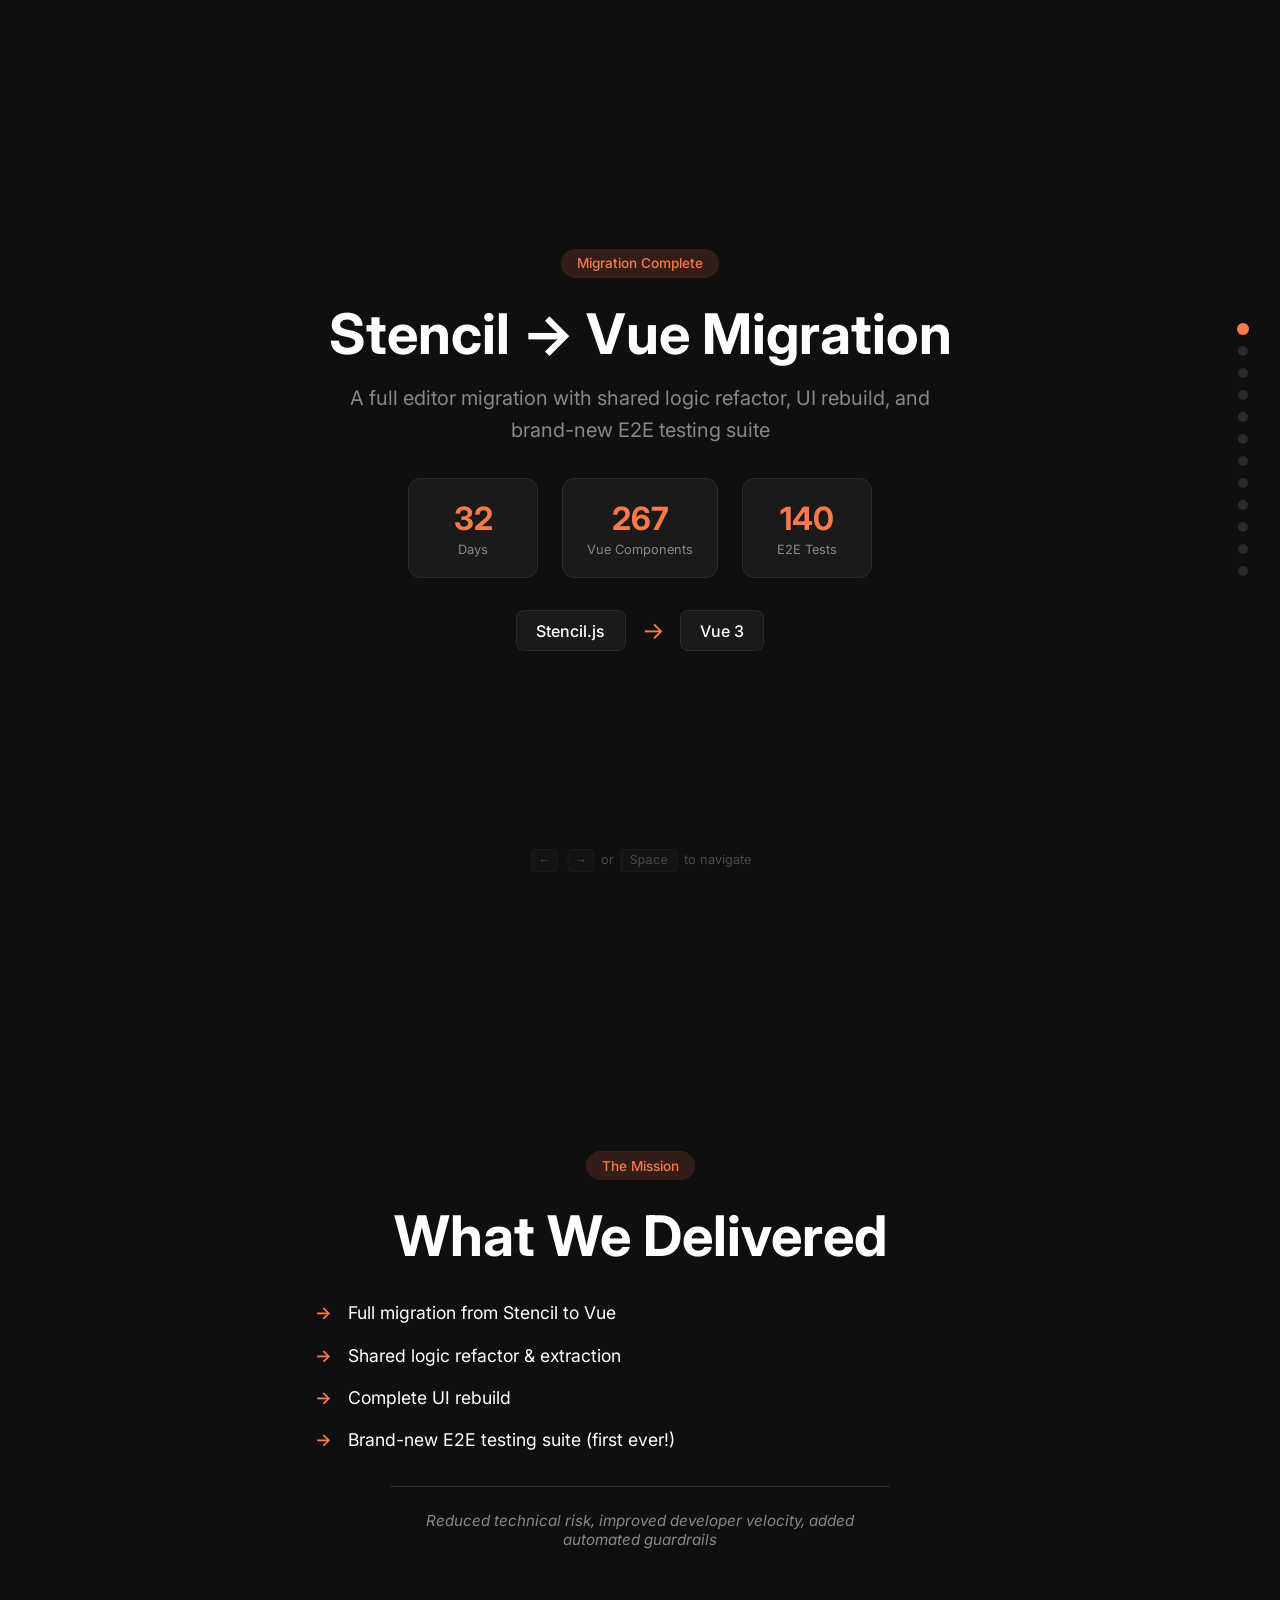
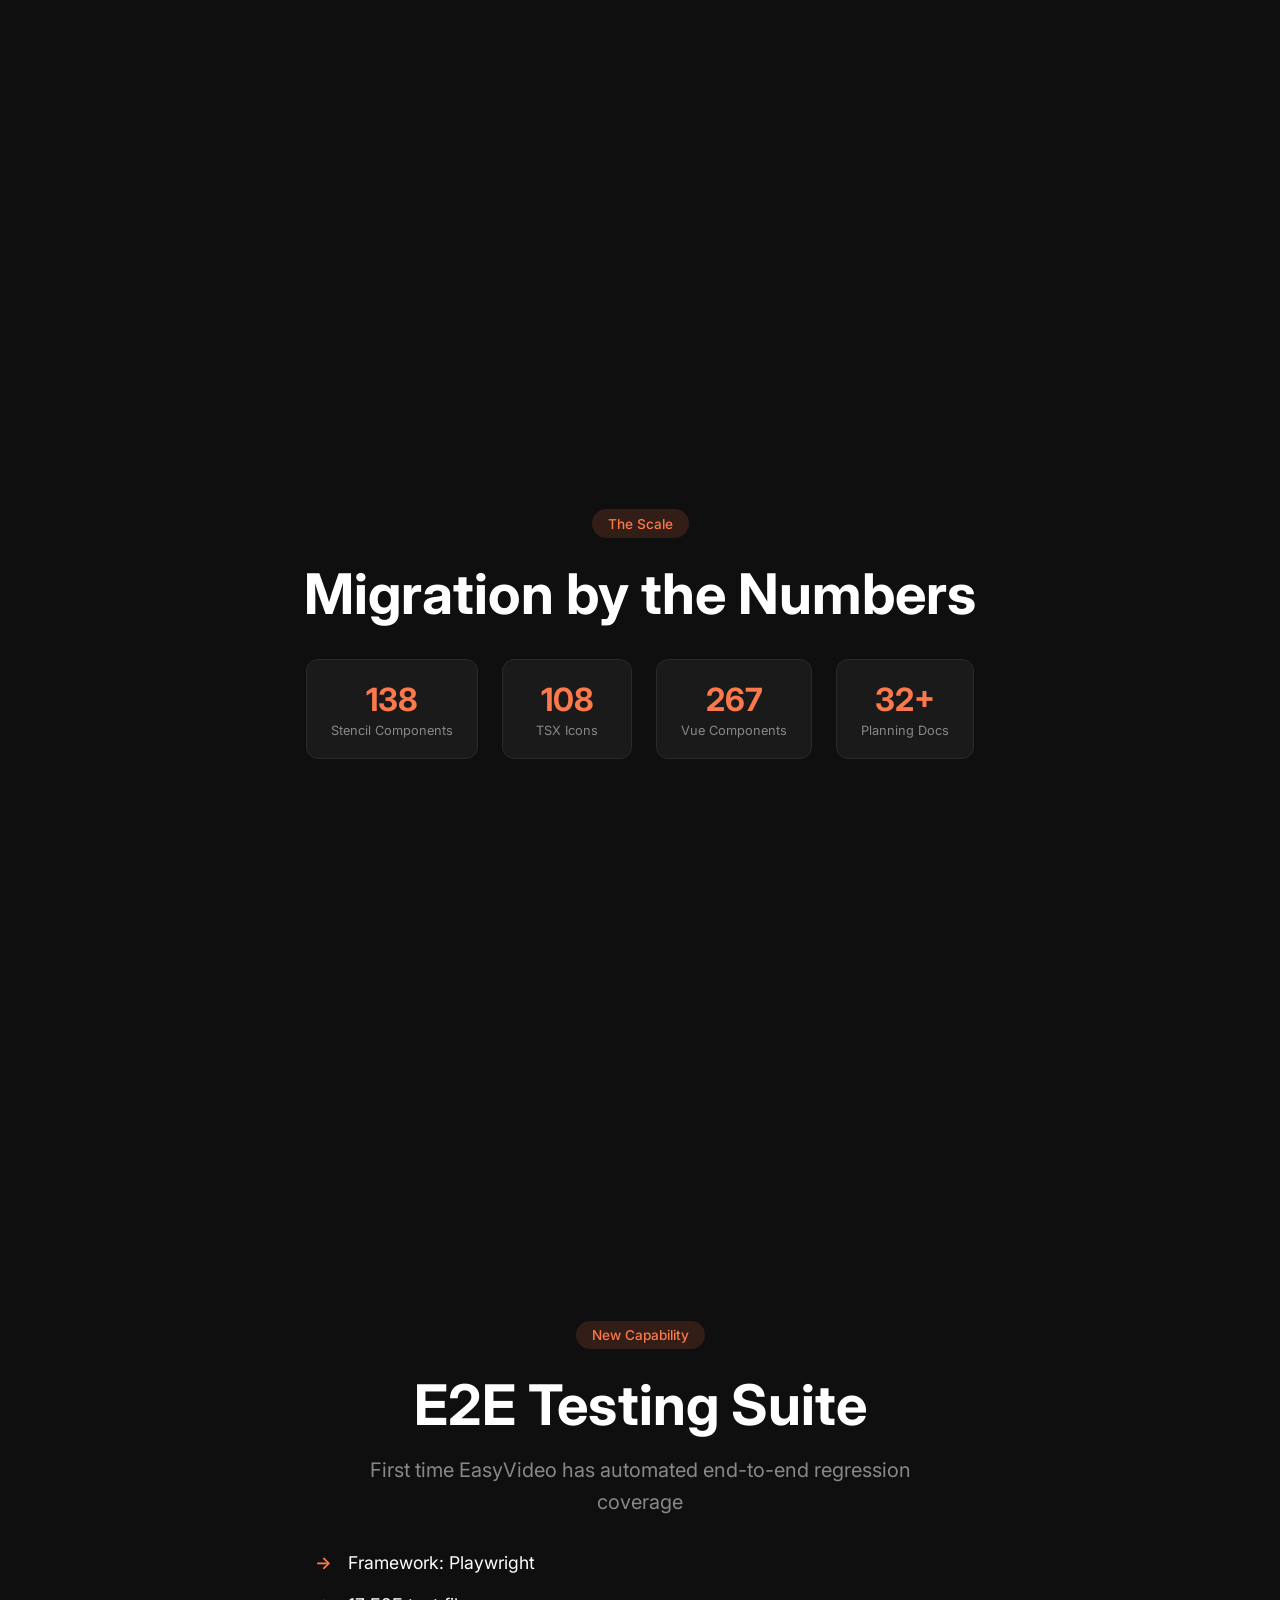
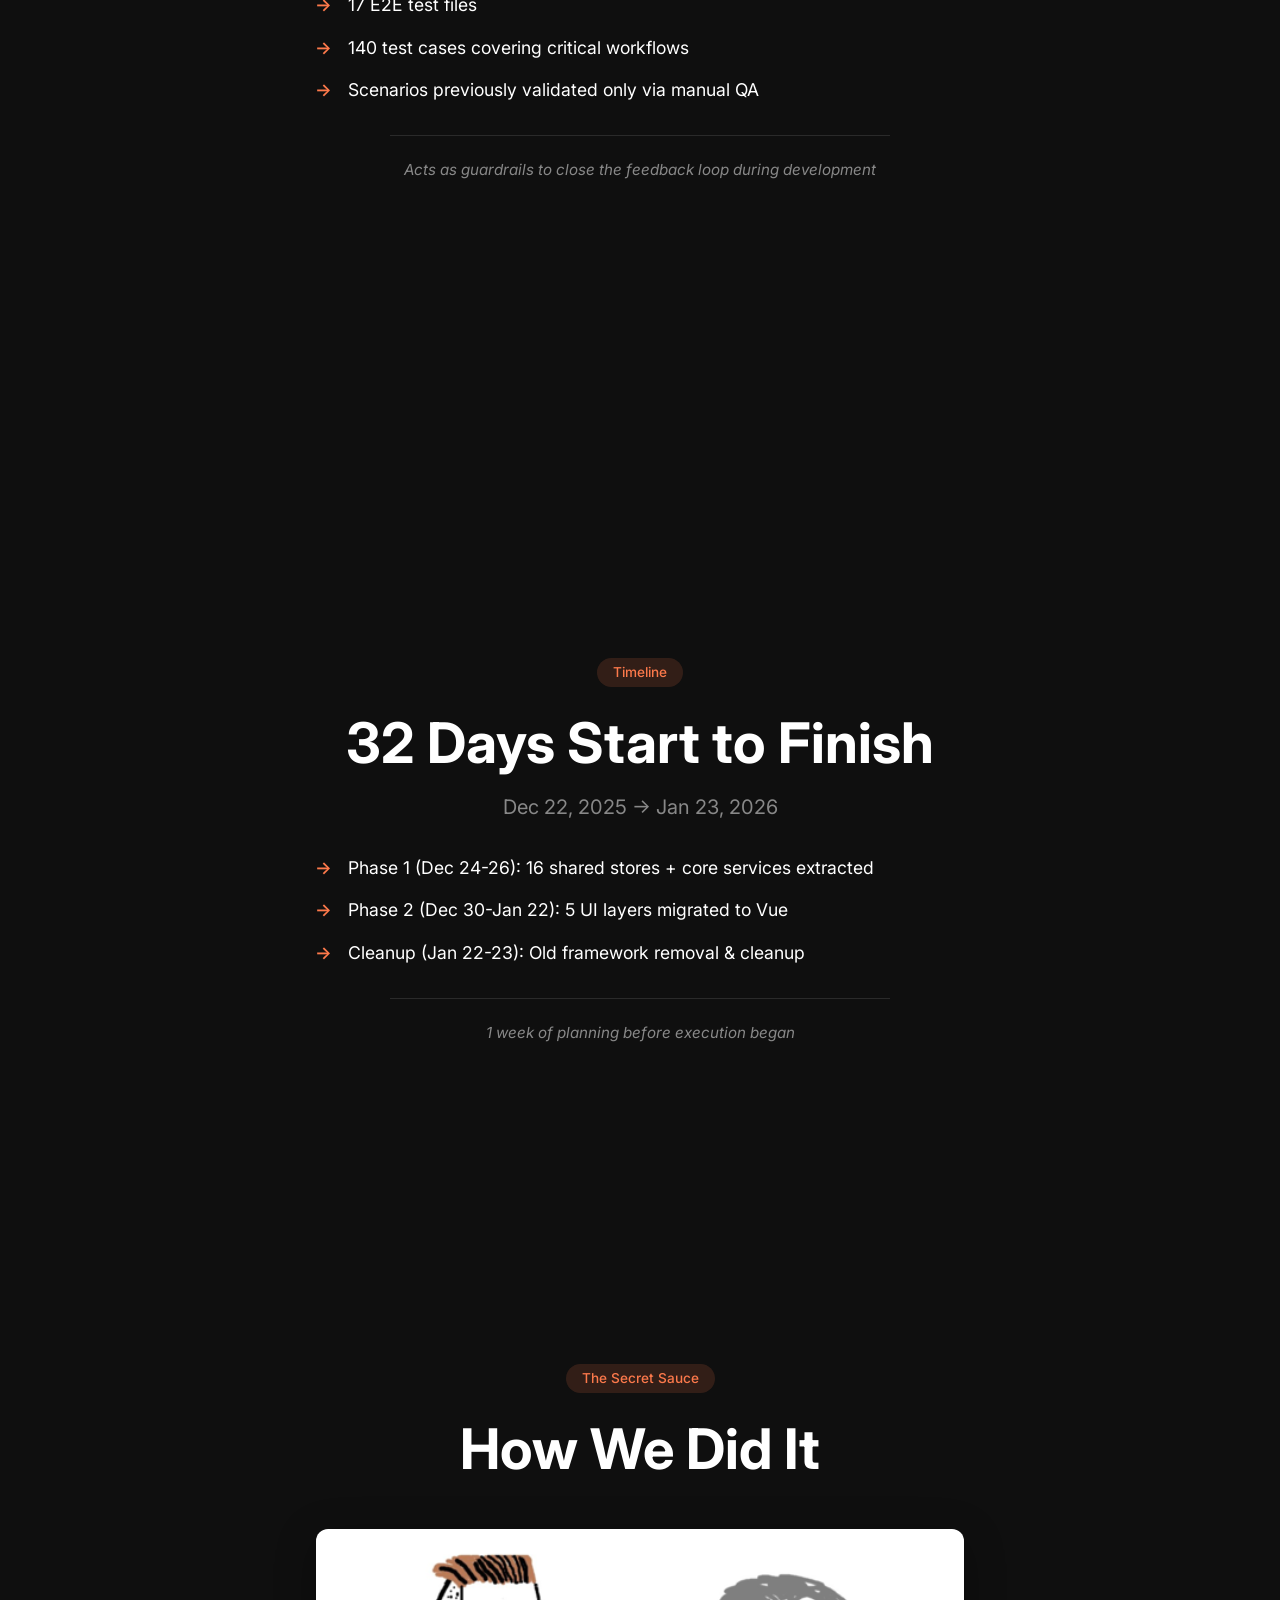
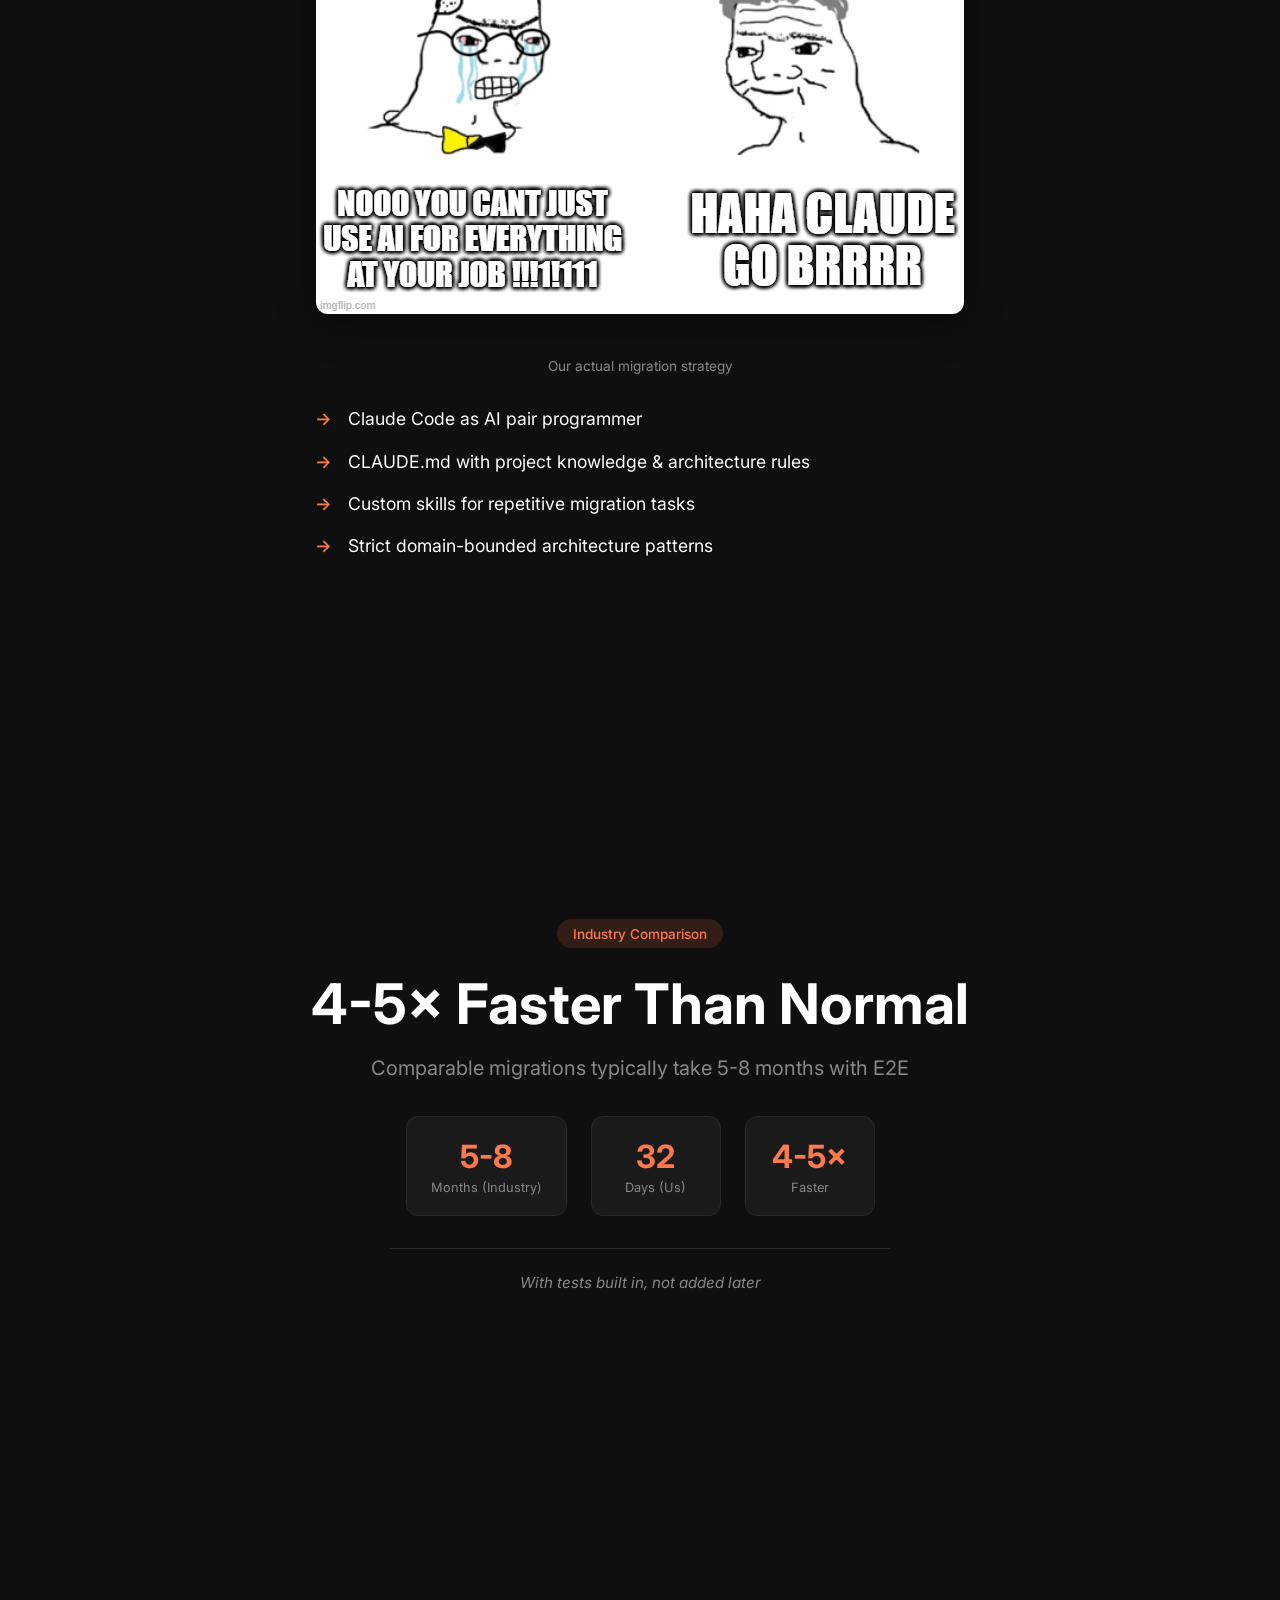
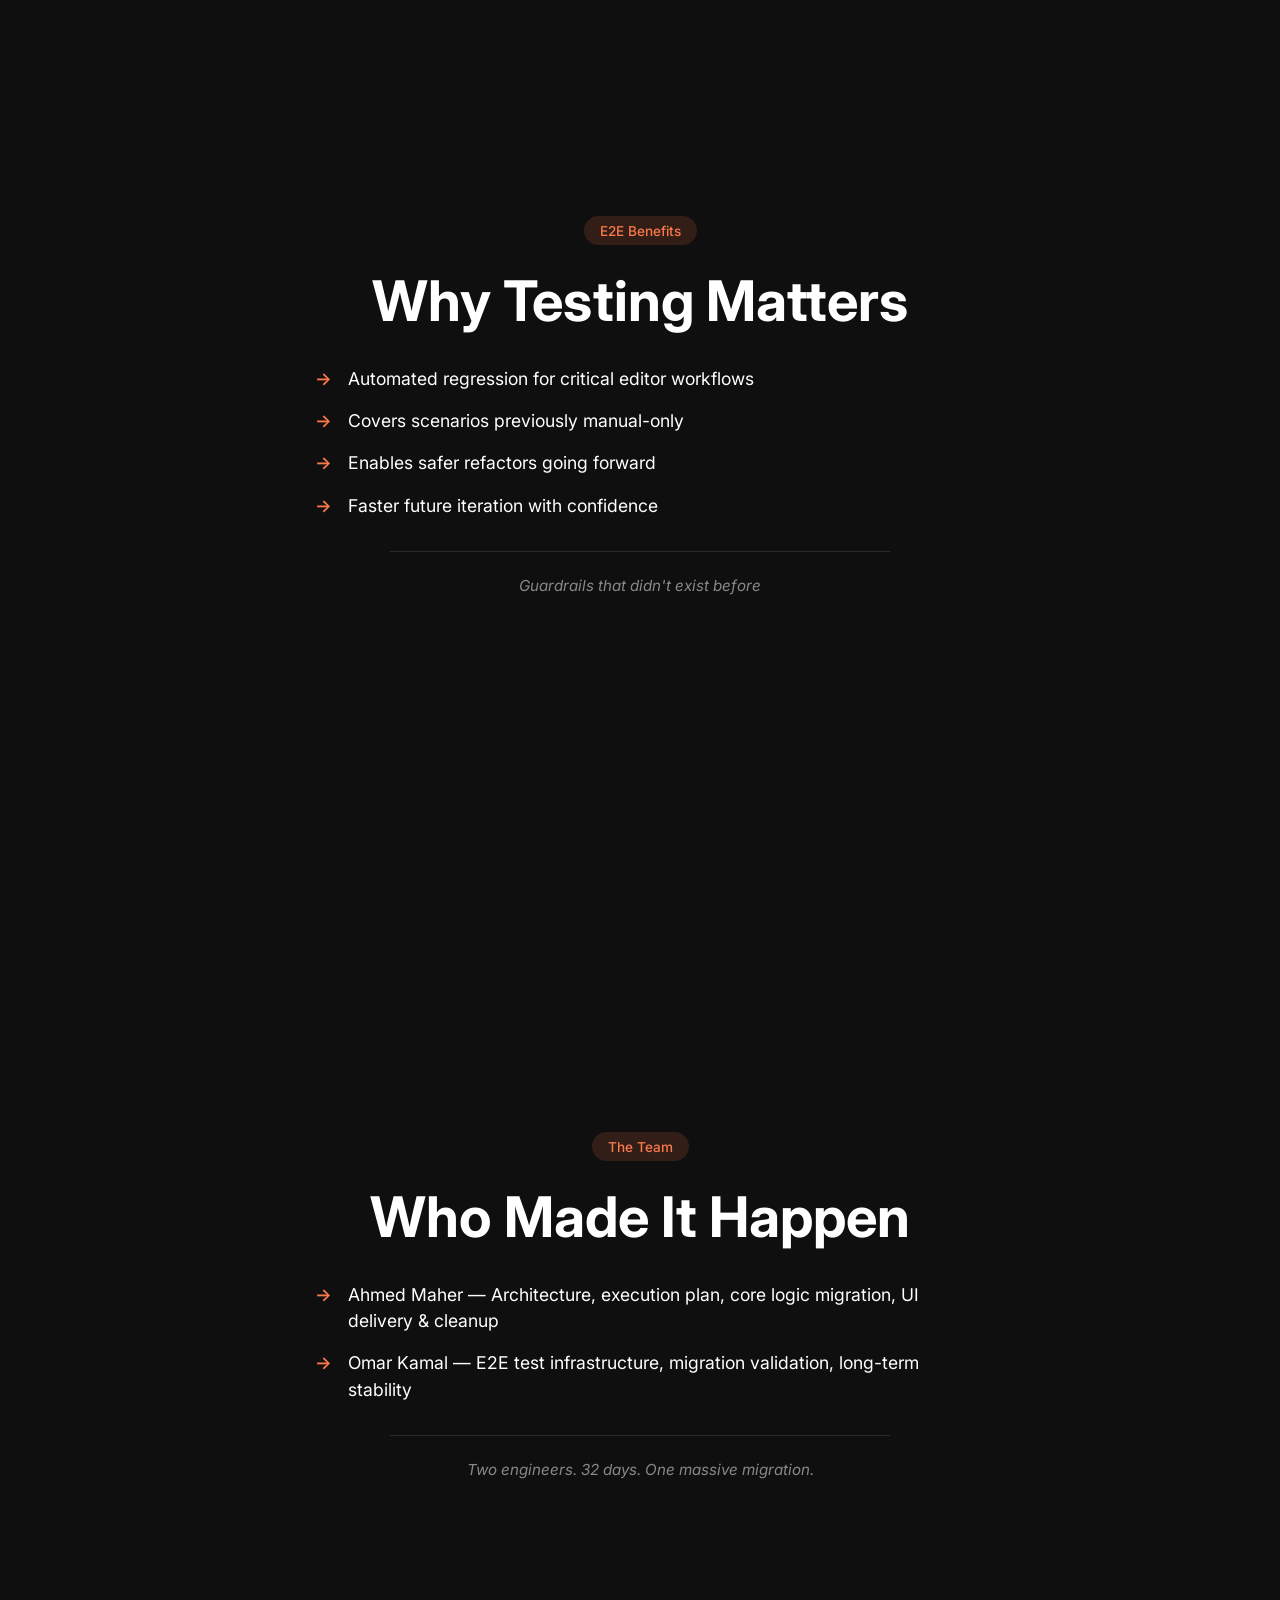
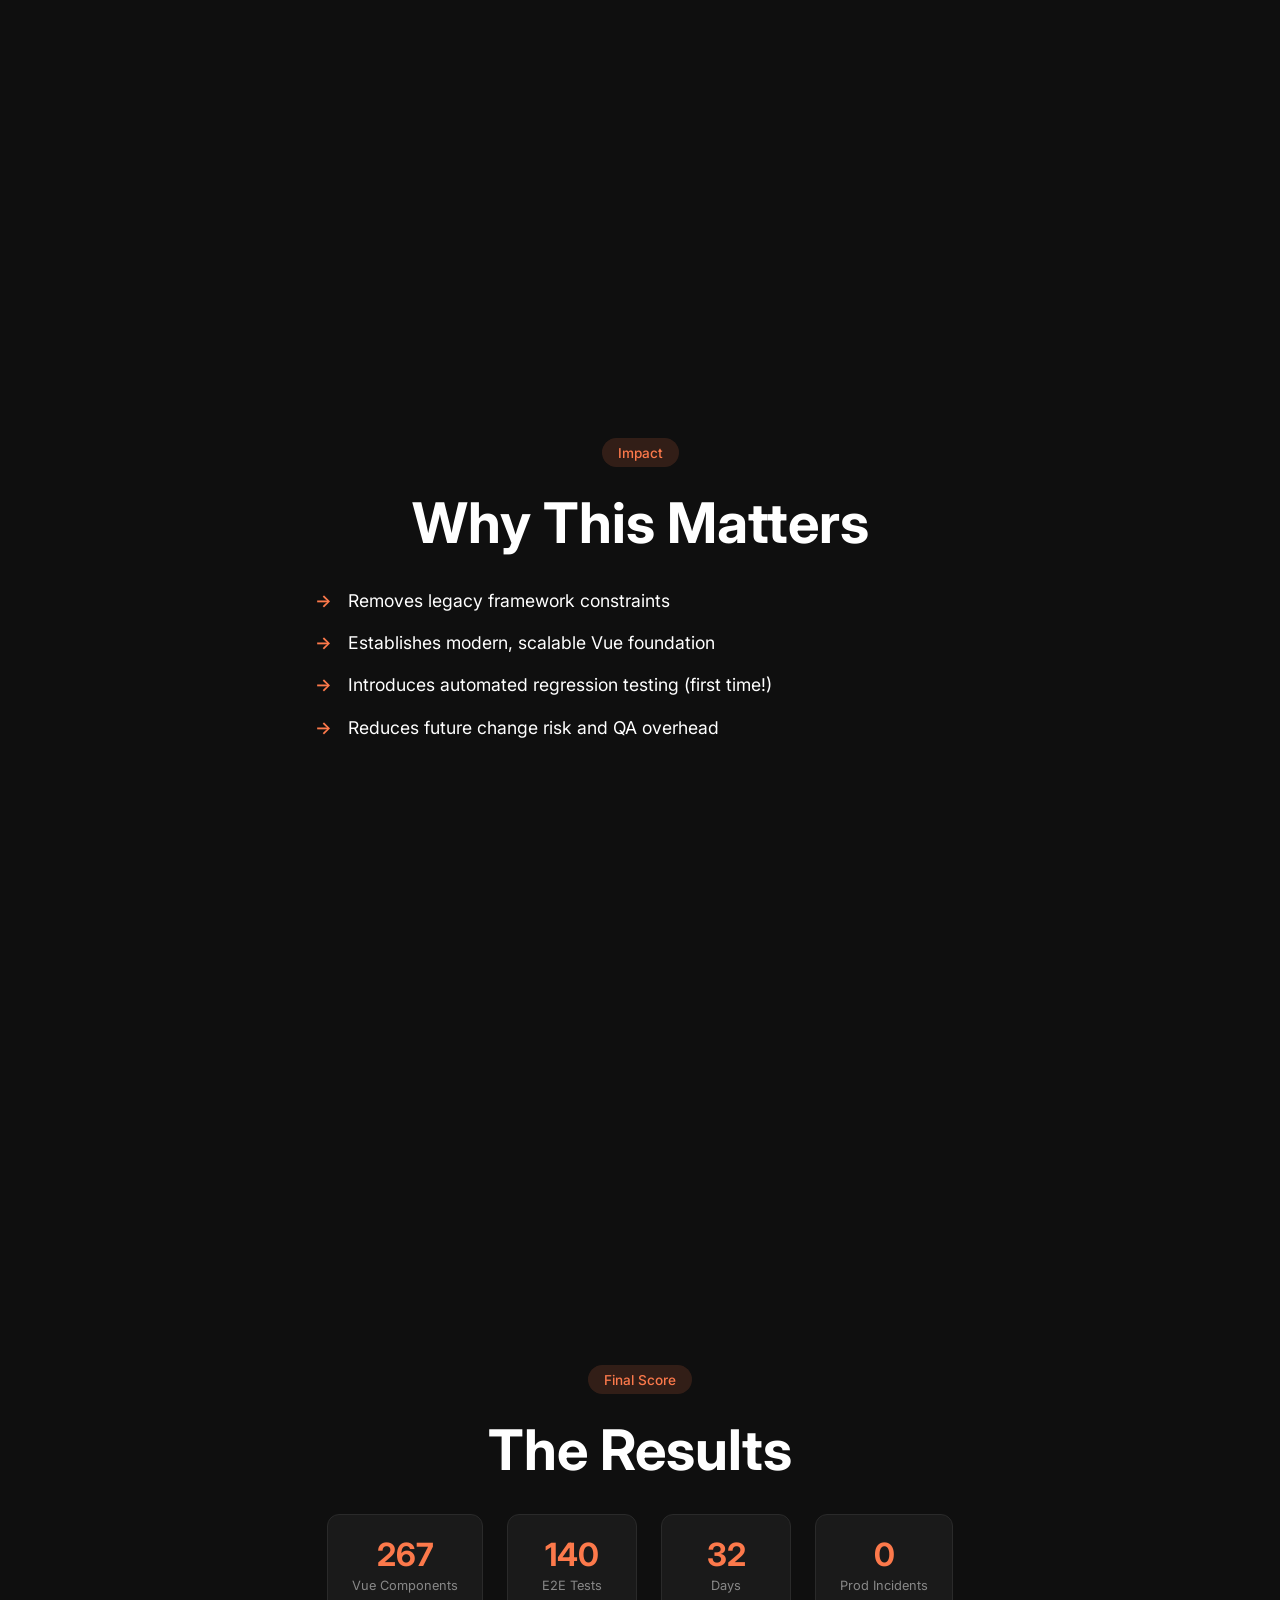
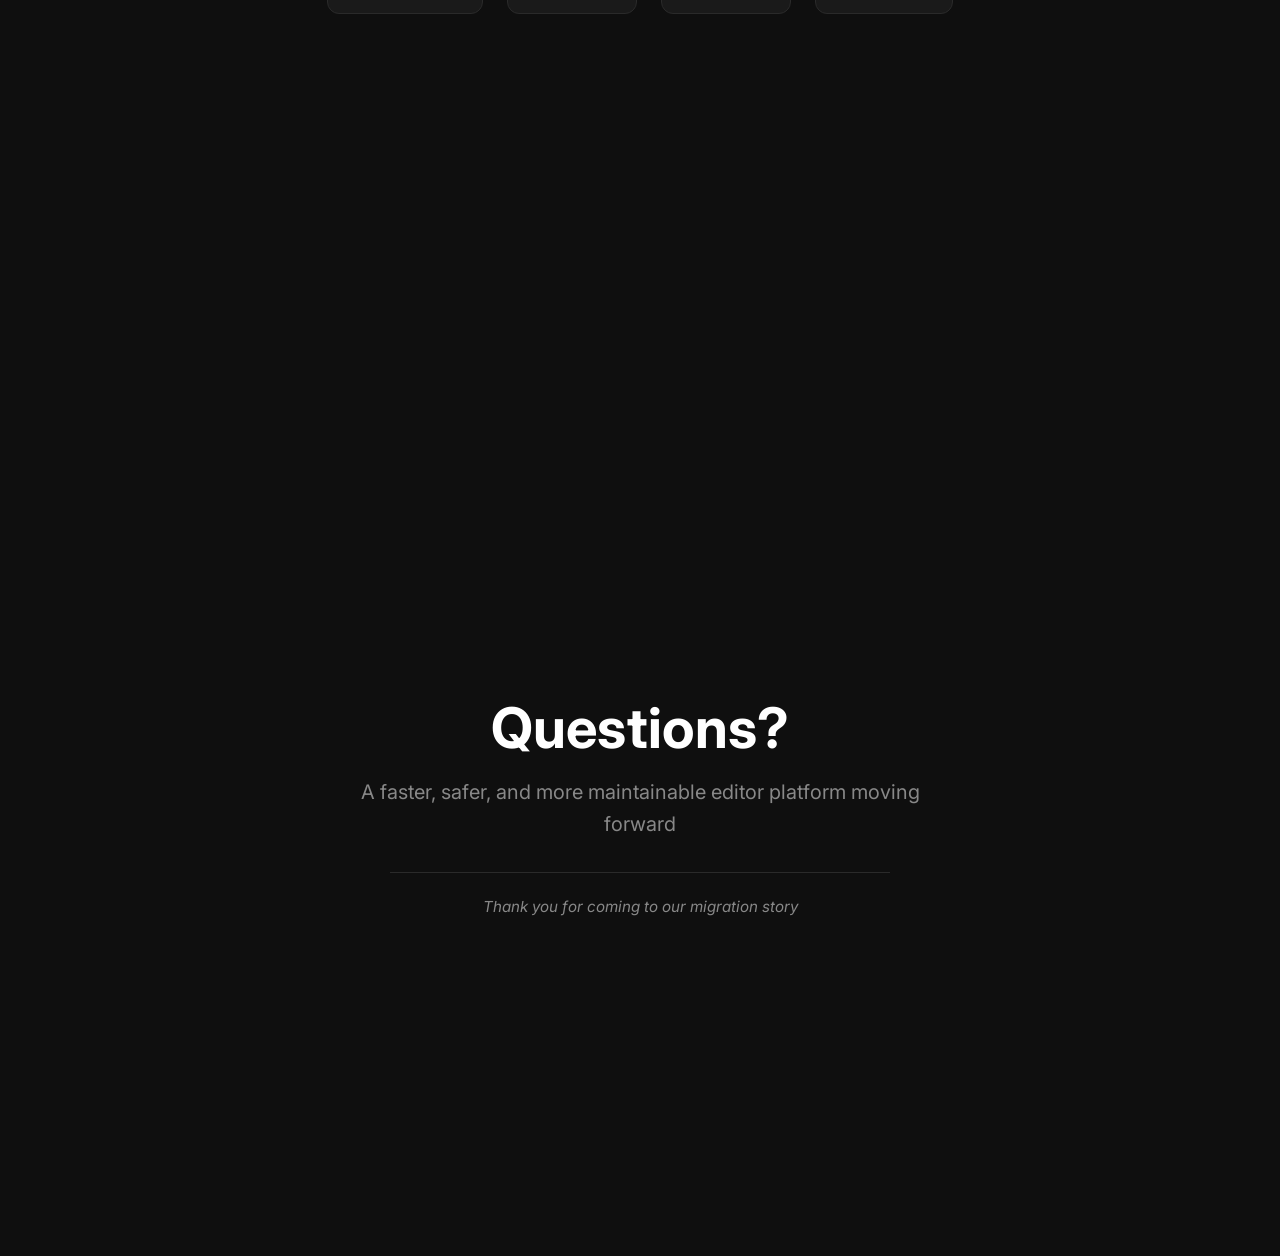
==== migration-presentation/index.html @ 4b455536 "feat: add initial slide presentation structure with JSON-driven content and styles" ====
<!DOCTYPE html>
<html lang="en">
<head>
    <meta charset="UTF-8">
    <meta name="viewport" content="width=device-width, initial-scale=1.0">
    <title>Migration Presentation</title>
    <link href="https://fonts.googleapis.com/css2?family=Inter:wght@400;500;600;700&display=swap" rel="stylesheet">
    <link rel="stylesheet" href="styles.css">
</head>
<body>
    <div class="progress-bar" id="progress"></div>
    <nav class="nav-dots" id="navDots"></nav>
    <div class="keyboard-hint">
        <kbd>←</kbd> <kbd>→</kbd> or <kbd>Space</kbd> to navigate
    </div>

    <main id="slides">
        <div class="loading">Loading presentation...</div>
    </main>

    <script src="presentation.js"></script>
</body>
</html>
---- migration-presentation/styles.css ----
/* ===========================================
   CSS VARIABLES - Populated from JSON config
   =========================================== */
:root {
    --bg: #0f0f0f;
    --bg-card: #1a1a1a;
    --text: #ffffff;
    --text-muted: #888888;
    --accent: #FC794B;
    --accent-light: rgba(252, 121, 75, 0.15);
    --border: #2a2a2a;
}

/* ===========================================
   BASE STYLES
   =========================================== */
* {
    margin: 0;
    padding: 0;
    box-sizing: border-box;
}

html {
    scroll-behavior: smooth;
    scroll-snap-type: y mandatory;
}

body {
    font-family: 'Inter', -apple-system, BlinkMacSystemFont, sans-serif;
    background: var(--bg);
    color: var(--text);
    overflow-x: hidden;
}

/* ===========================================
   SLIDE CONTAINER
   =========================================== */
.slide {
    min-height: 100vh;
    padding: clamp(2rem, 5vw, 4rem);
    scroll-snap-align: start;
    display: flex;
    flex-direction: column;
    justify-content: center;
    align-items: center;
    position: relative;
}

.slide-content {
    max-width: 900px;
    width: 100%;
    text-align: center;
}

/* ===========================================
   COMMON ELEMENTS
   =========================================== */
.badge {
    display: inline-block;
    padding: 0.4rem 1rem;
    background: var(--accent-light);
    color: var(--accent);
    border-radius: 100px;
    font-size: 0.85rem;
    font-weight: 500;
    margin-bottom: 1.5rem;
}

h1, .slide-title {
    font-size: clamp(2.2rem, 5vw, 3.5rem);
    font-weight: 700;
    line-height: 1.15;
    margin-bottom: 1rem;
}

.subtitle {
    font-size: 1.25rem;
    color: var(--text-muted);
    max-width: 600px;
    margin: 0 auto 2rem;
    line-height: 1.6;
}

/* ===========================================
   STATS GRID
   =========================================== */
.stats {
    display: flex;
    gap: 1.5rem;
    justify-content: center;
    flex-wrap: wrap;
    margin: 2rem 0;
}

.stat {
    padding: 1.25rem 1.5rem;
    background: var(--bg-card);
    border: 1px solid var(--border);
    border-radius: 12px;
    min-width: 130px;
}

.stat-number {
    font-size: 2rem;
    font-weight: 700;
    color: var(--accent);
}

.stat-label {
    font-size: 0.8rem;
    color: var(--text-muted);
    margin-top: 0.25rem;
}

/* ===========================================
   BULLET POINTS
   =========================================== */
.bullets {
    text-align: left;
    max-width: 650px;
    margin: 2rem auto;
}

.bullet {
    display: flex;
    align-items: flex-start;
    gap: 1rem;
    margin-bottom: 1rem;
    font-size: 1.1rem;
    line-height: 1.5;
    color: var(--text);
}

.bullet::before {
    content: '→';
    color: var(--accent);
    font-weight: 600;
    flex-shrink: 0;
}

/* ===========================================
   CODE BLOCK
   =========================================== */
.code-block {
    background: var(--bg-card);
    border: 1px solid var(--border);
    border-radius: 8px;
    padding: 1rem 1.5rem;
    font-family: 'SF Mono', Monaco, monospace;
    font-size: 0.95rem;
    color: var(--accent);
    margin: 1.5rem auto;
    max-width: 650px;
    text-align: left;
    overflow-x: auto;
}

/* ===========================================
   NOTE / ASIDE
   =========================================== */
.note {
    font-size: 0.95rem;
    color: var(--text-muted);
    font-style: italic;
    margin-top: 2rem;
    padding-top: 1.5rem;
    border-top: 1px solid var(--border);
    max-width: 500px;
    margin-left: auto;
    margin-right: auto;
}

/* ===========================================
   FLOW DIAGRAM (from → to)
   =========================================== */
.flow {
    display: flex;
    align-items: center;
    justify-content: center;
    gap: 1rem;
    margin-top: 2rem;
}

.flow-item {
    padding: 0.6rem 1.2rem;
    background: var(--bg-card);
    border: 1px solid var(--border);
    border-radius: 8px;
    font-weight: 500;
}

.flow-arrow {
    color: var(--accent);
    font-size: 1.5rem;
}

/* ===========================================
   IMAGE SUPPORT
   =========================================== */
.slide-image {
    max-width: 100%;
    max-height: 50vh;
    border-radius: 12px;
    margin: 2rem 0;
    box-shadow: 0 10px 40px rgba(0, 0, 0, 0.3);
}

.image-caption {
    font-size: 0.85rem;
    color: var(--text-muted);
    margin-top: 0.5rem;
}

/* ===========================================
   NAVIGATION DOTS
   =========================================== */
.nav-dots {
    position: fixed;
    right: 2rem;
    top: 50%;
    transform: translateY(-50%);
    display: flex;
    flex-direction: column;
    gap: 0.75rem;
    z-index: 100;
}

.nav-dot {
    width: 10px;
    height: 10px;
    border-radius: 50%;
    background: var(--border);
    cursor: pointer;
    transition: all 0.3s ease;
}

.nav-dot:hover {
    background: var(--text-muted);
}

.nav-dot.active {
    background: var(--accent);
    transform: scale(1.2);
}

/* ===========================================
   PROGRESS BAR
   =========================================== */
.progress-bar {
    position: fixed;
    top: 0;
    left: 0;
    height: 3px;
    background: var(--accent);
    z-index: 100;
    transition: width 0.3s ease;
}

/* ===========================================
   KEYBOARD HINT
   =========================================== */
.keyboard-hint {
    position: fixed;
    bottom: 2rem;
    left: 50%;
    transform: translateX(-50%);
    font-size: 0.8rem;
    color: var(--text-muted);
    opacity: 0.5;
}

.keyboard-hint kbd {
    background: var(--bg-card);
    border: 1px solid var(--border);
    padding: 0.2rem 0.5rem;
    border-radius: 4px;
    margin: 0 0.2rem;
}

/* ===========================================
   ANIMATIONS
   =========================================== */
.reveal {
    opacity: 0;
    transform: translateY(20px);
    transition: opacity 0.6s ease-out, transform 0.6s ease-out;
}

.slide.visible .reveal {
    opacity: 1;
    transform: translateY(0);
}

.reveal:nth-child(1) { transition-delay: 0s; }
.reveal:nth-child(2) { transition-delay: 0.1s; }
.reveal:nth-child(3) { transition-delay: 0.2s; }
.reveal:nth-child(4) { transition-delay: 0.3s; }
.reveal:nth-child(5) { transition-delay: 0.4s; }
.reveal:nth-child(6) { transition-delay: 0.5s; }

/* ===========================================
   RESPONSIVE
   =========================================== */
@media (max-width: 768px) {
    .nav-dots,
    .keyboard-hint {
        display: none;
    }

    .stats {
        gap: 1rem;
    }

    .stat {
        min-width: 100px;
        padding: 1rem;
    }

    .stat-number {
        font-size: 1.5rem;
    }
}

/* ===========================================
   REDUCED MOTION
   =========================================== */
@media (prefers-reduced-motion: reduce) {
    .reveal {
        transition: opacity 0.3s ease;
        transform: none;
    }

    html {
        scroll-behavior: auto;
    }
}

/* ===========================================
   LOADING STATE
   =========================================== */
.loading {
    display: flex;
    align-items: center;
    justify-content: center;
    min-height: 100vh;
    font-size: 1.2rem;
    color: var(--text-muted);
}

.error {
    color: #ef4444;
    text-align: center;
    padding: 2rem;
}
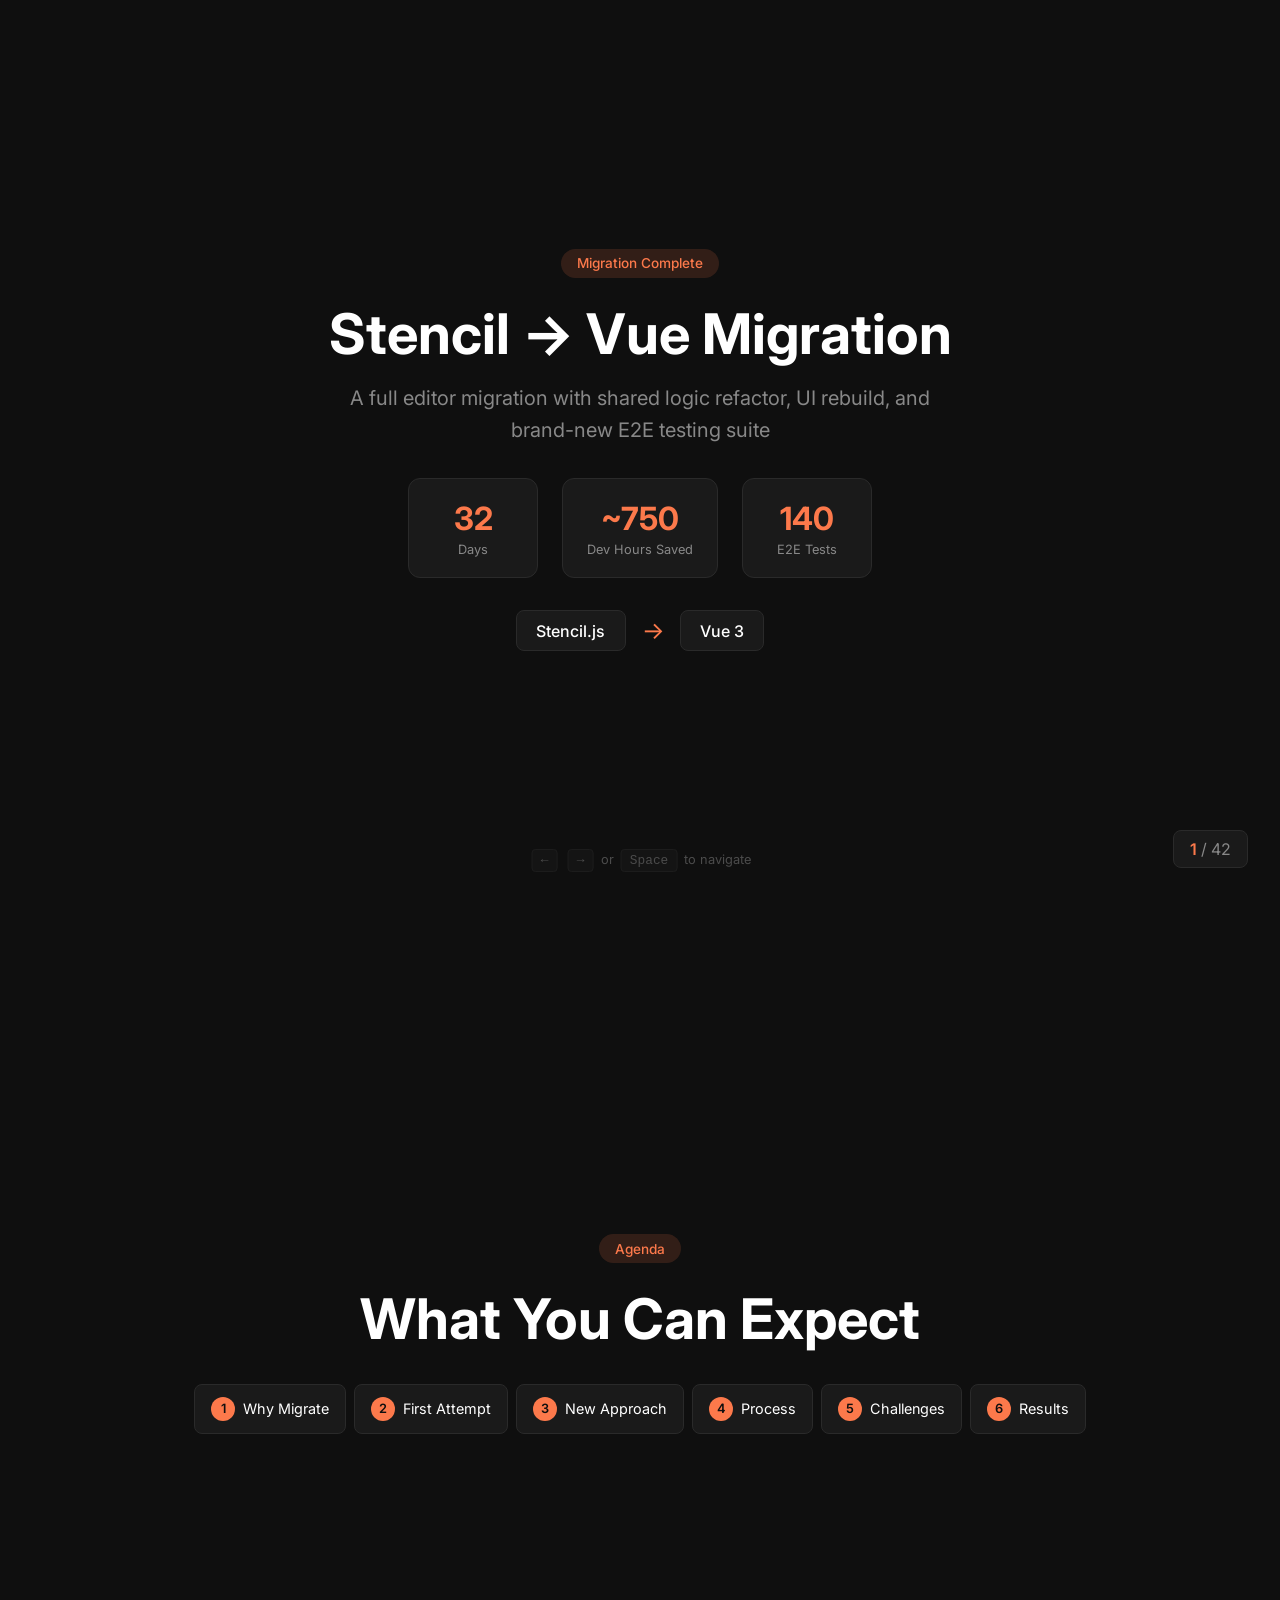
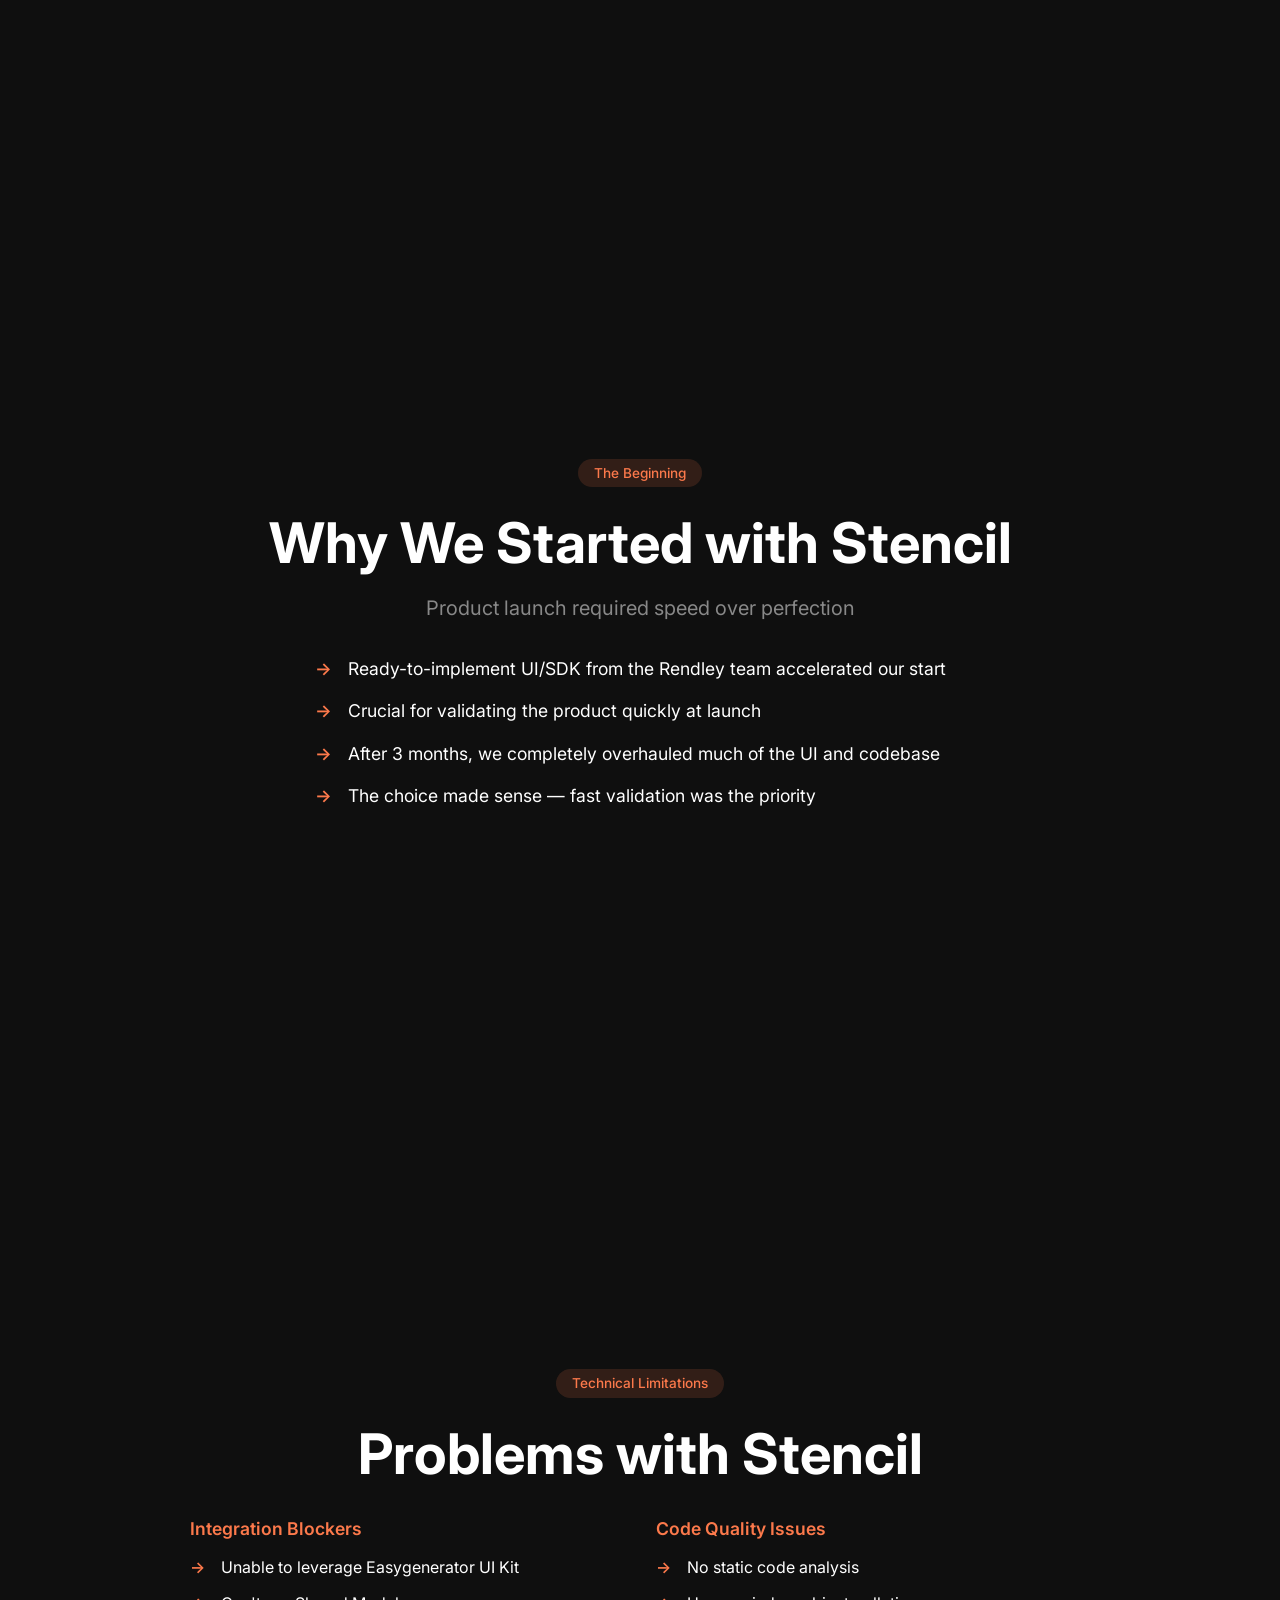
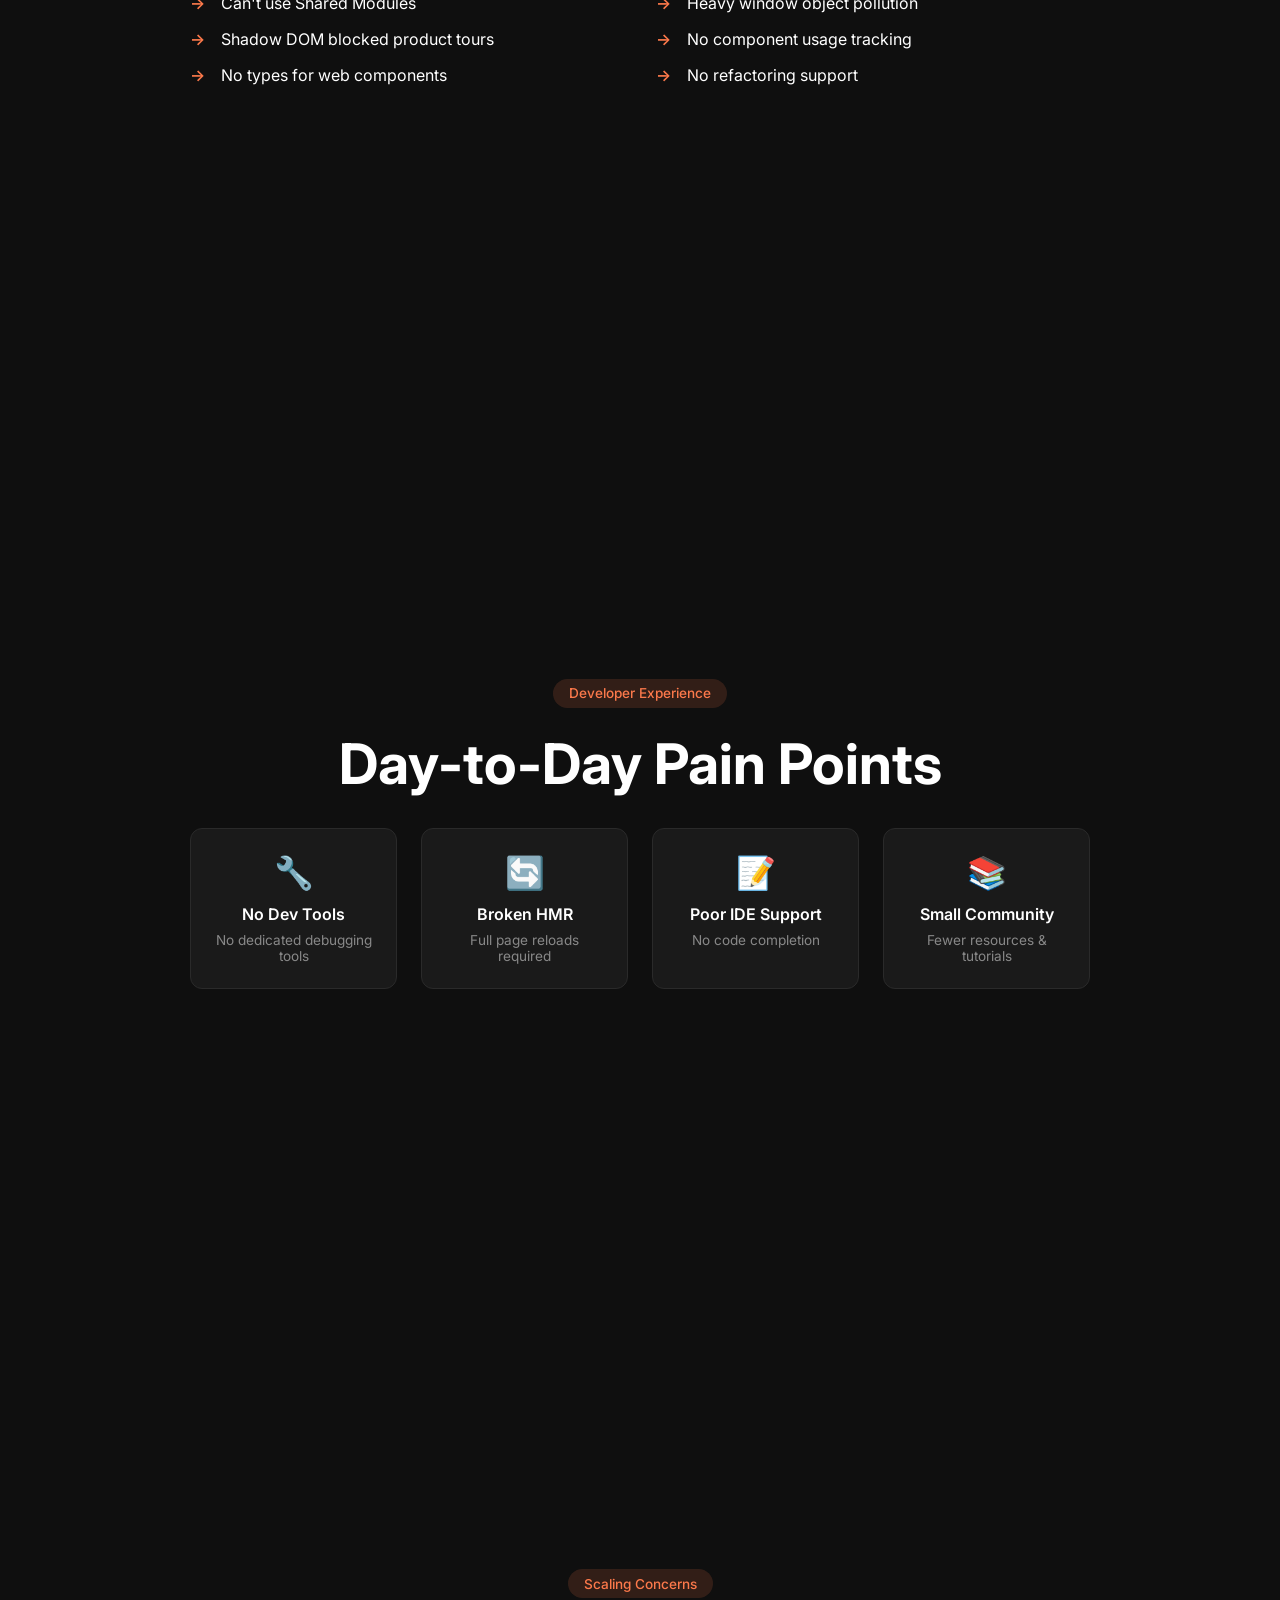
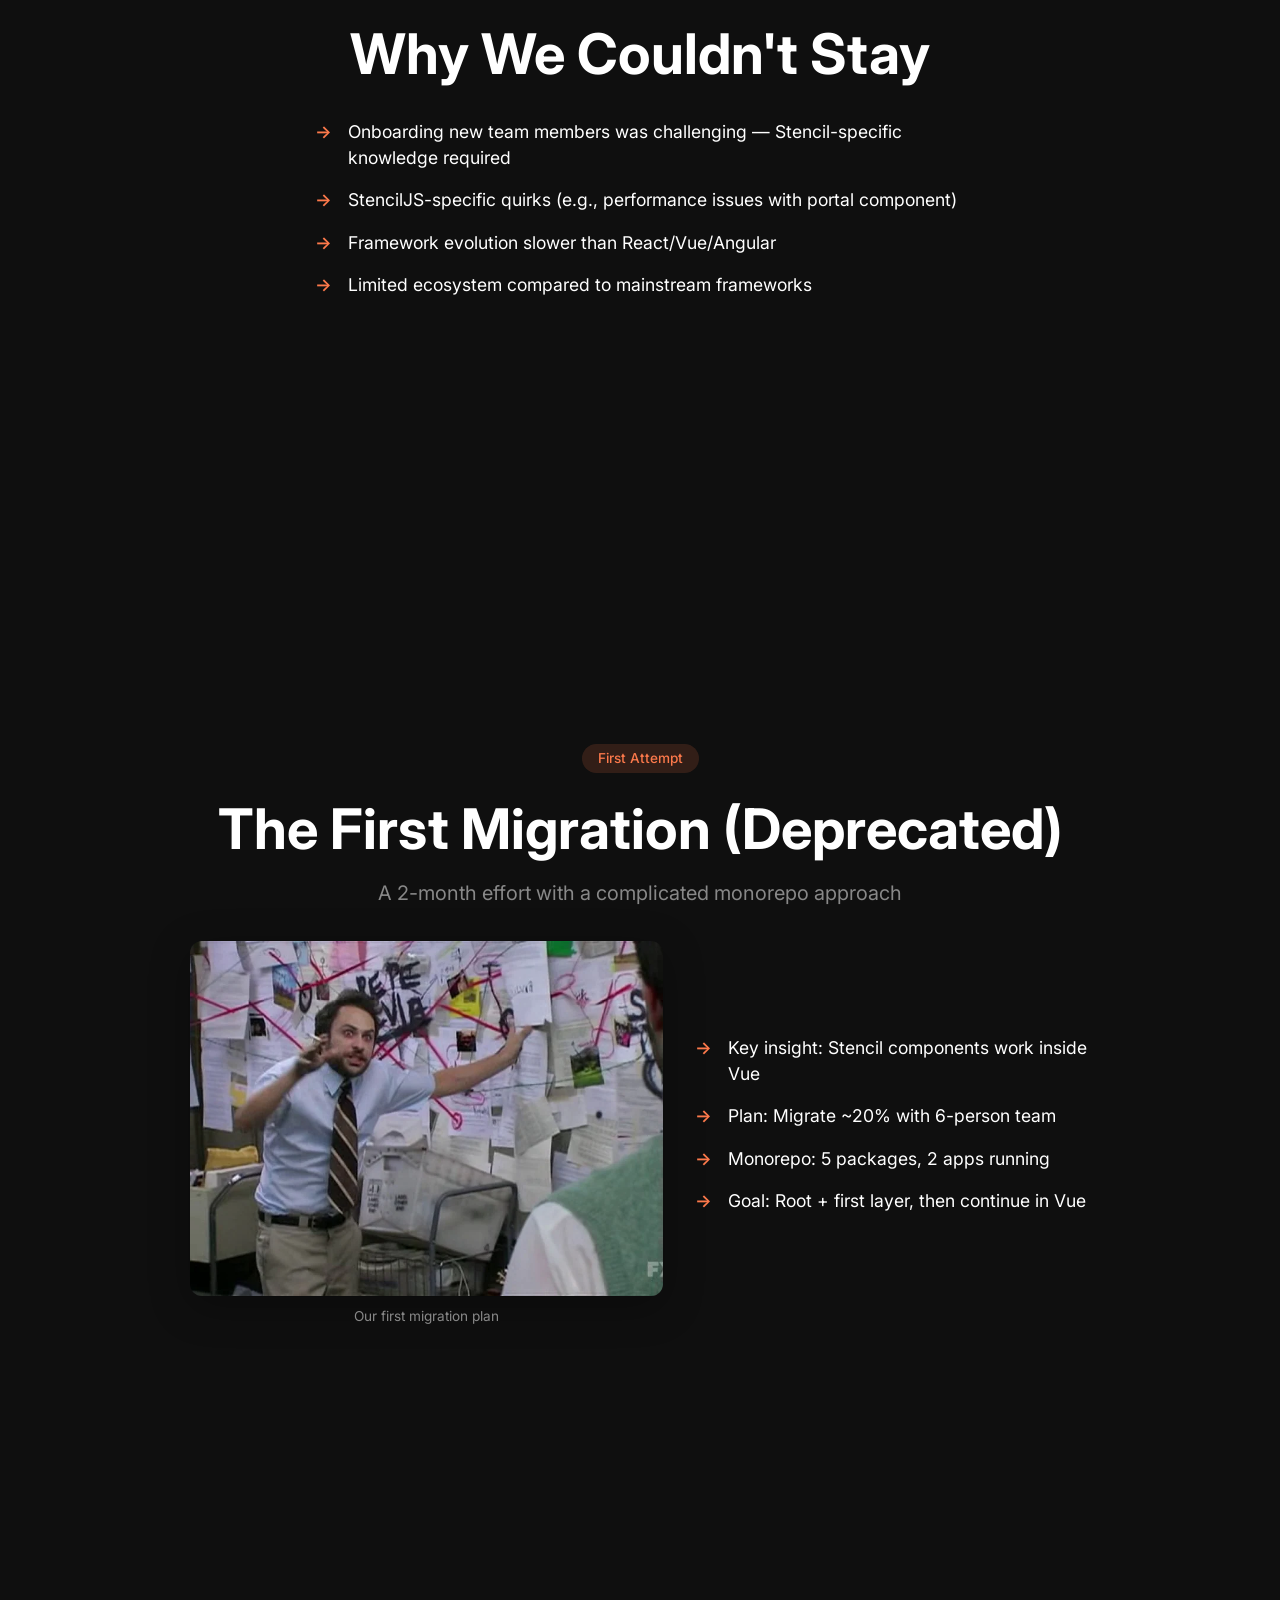
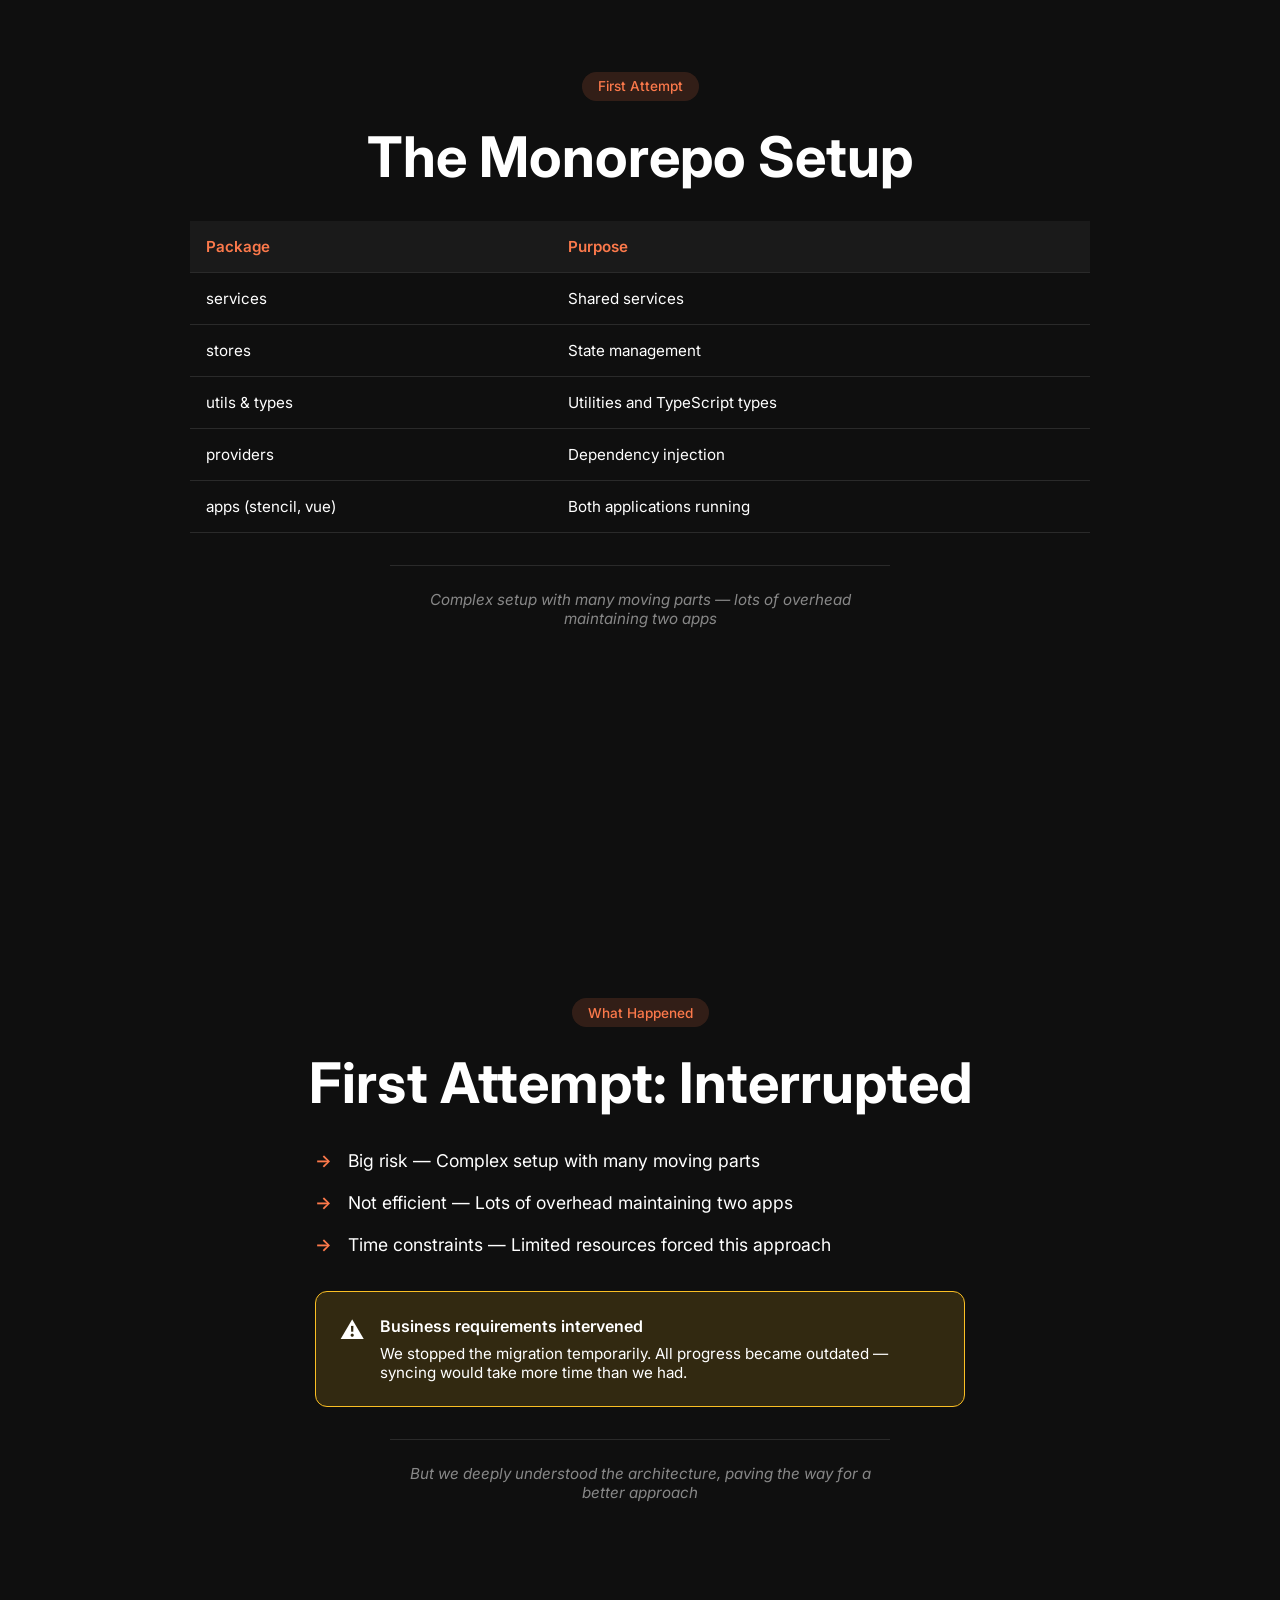
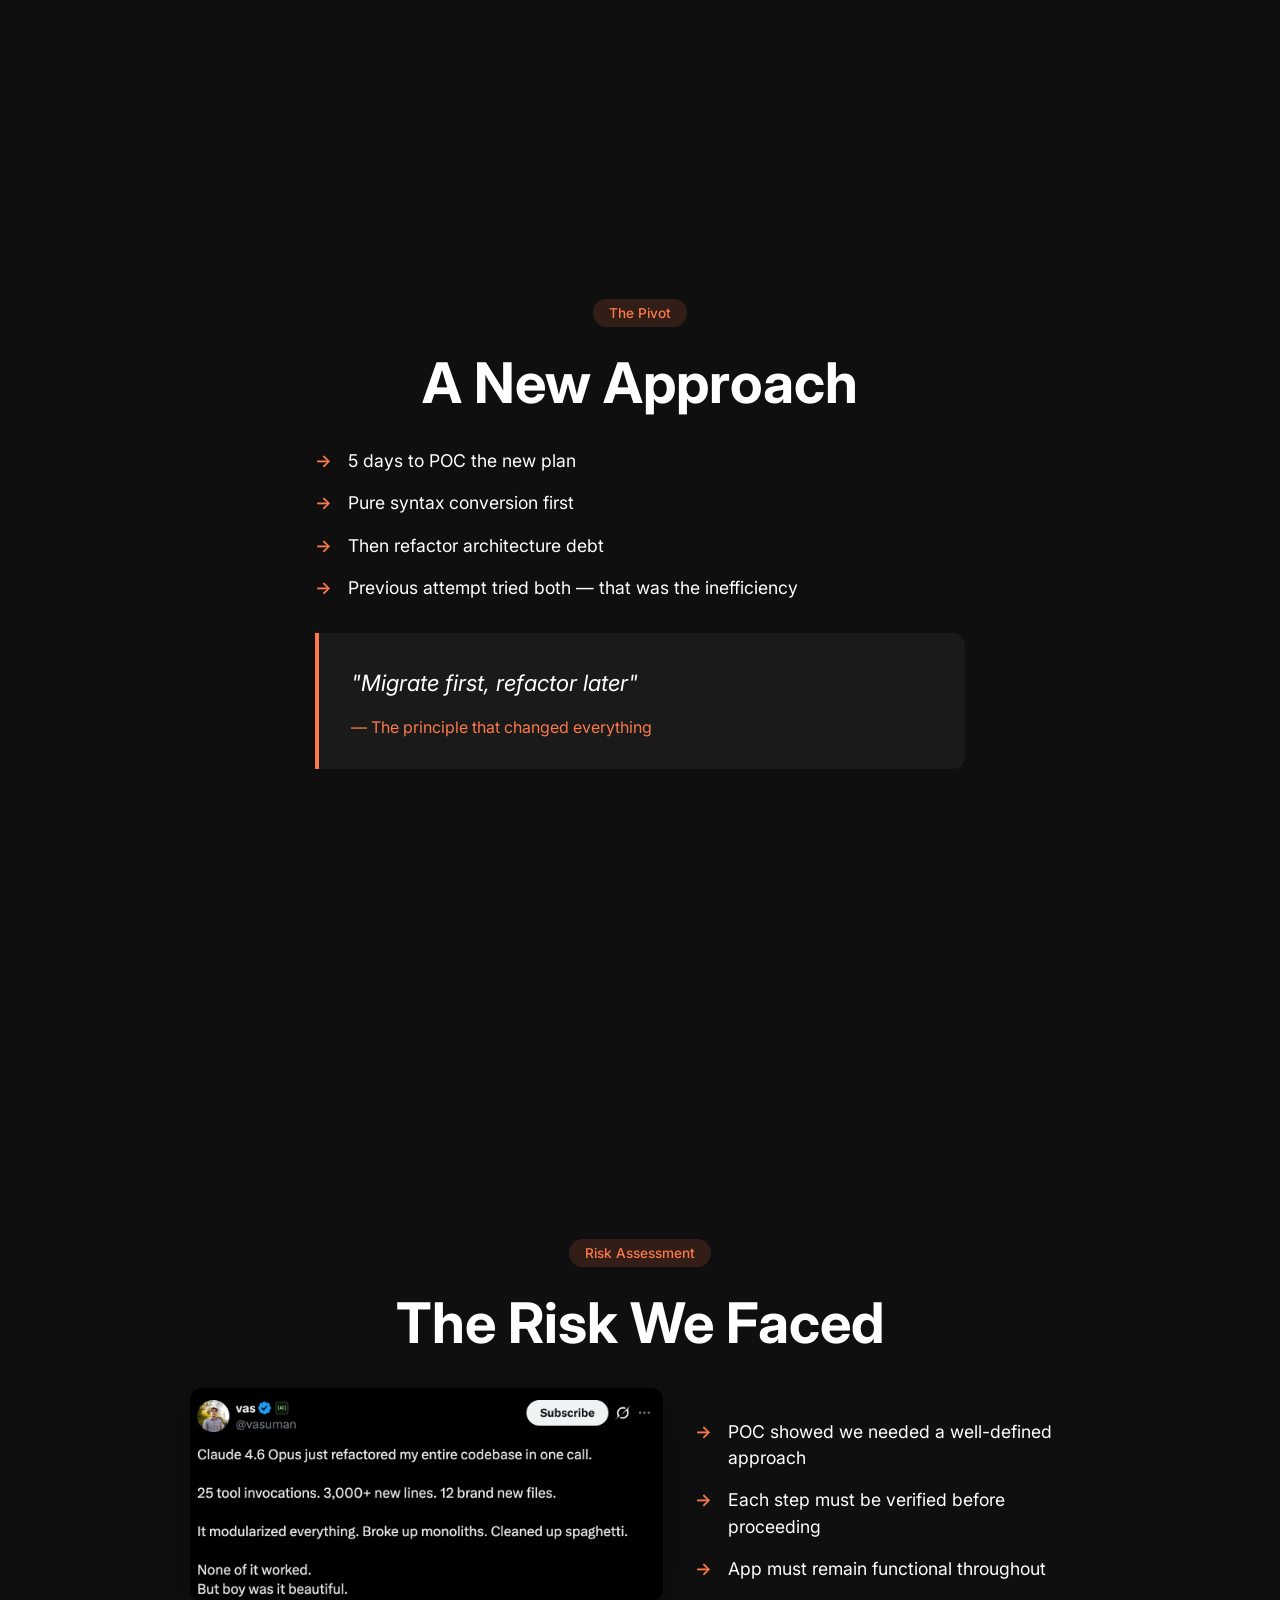
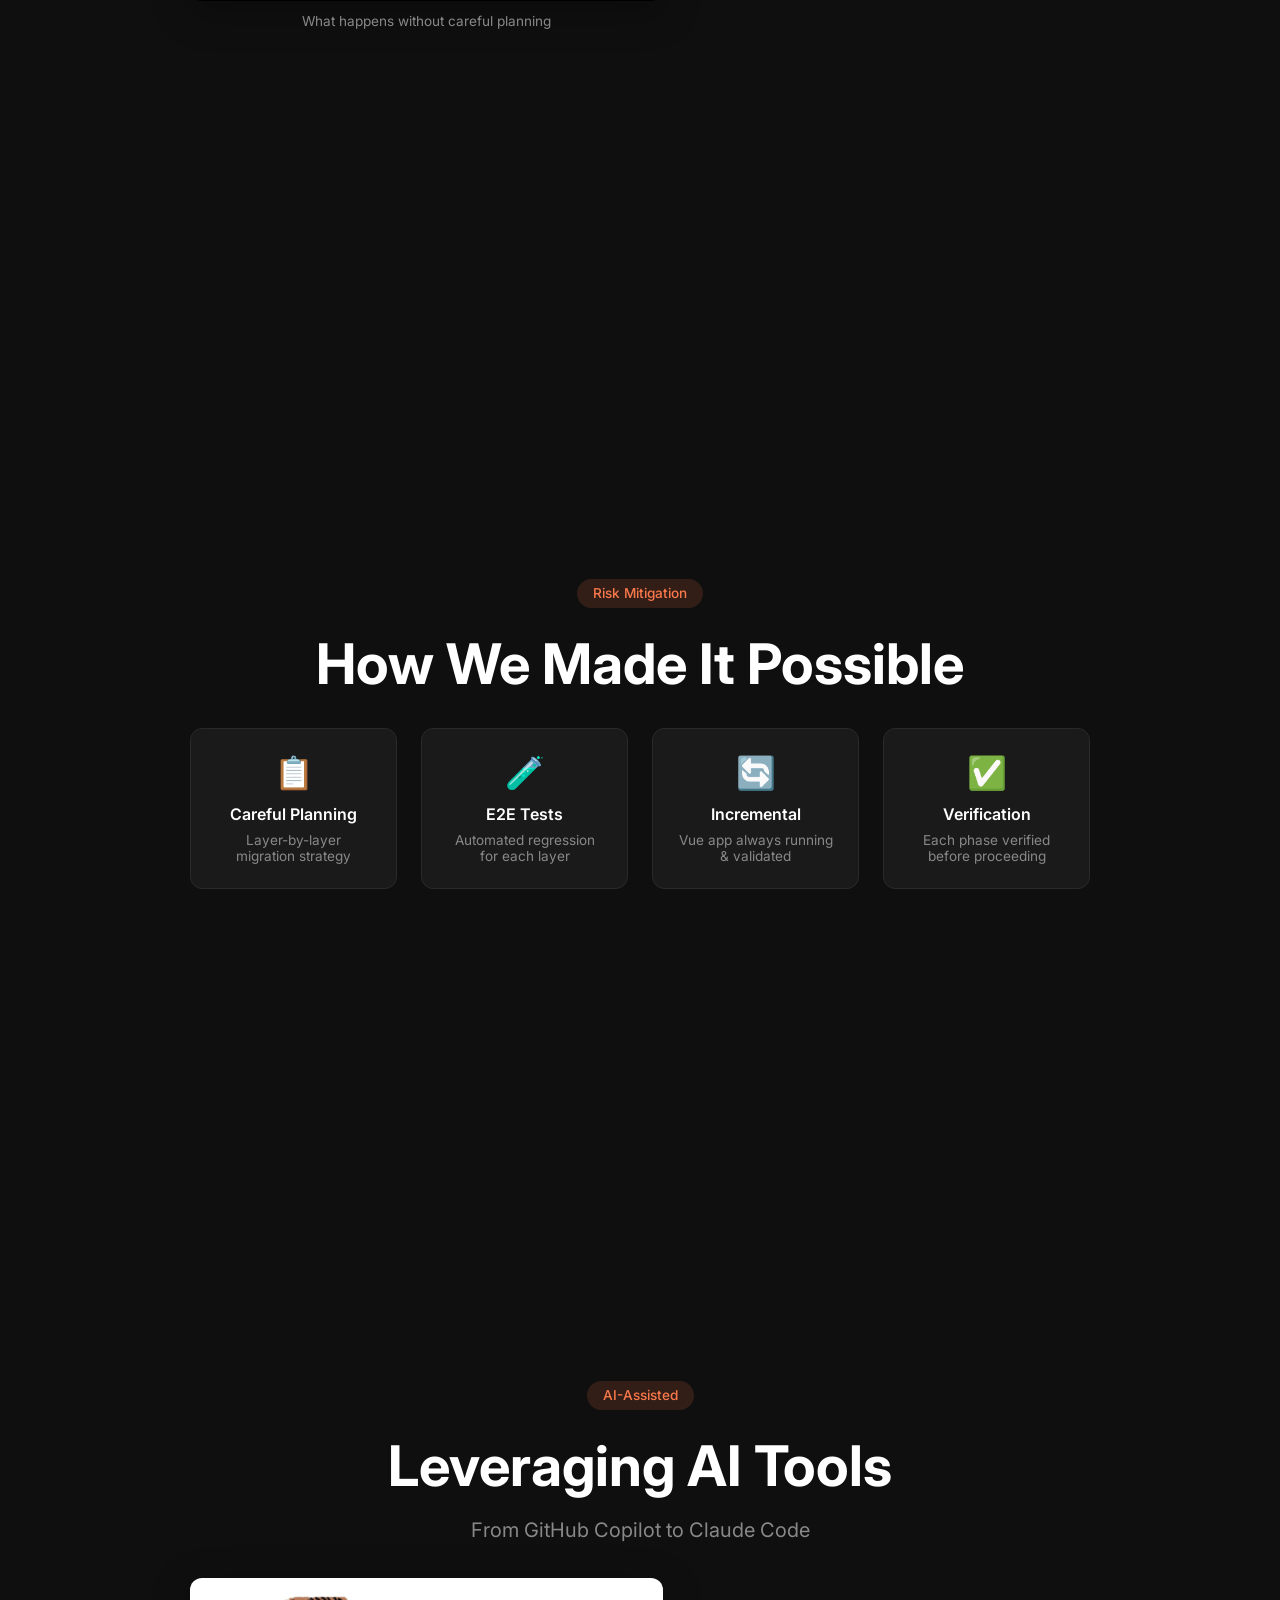
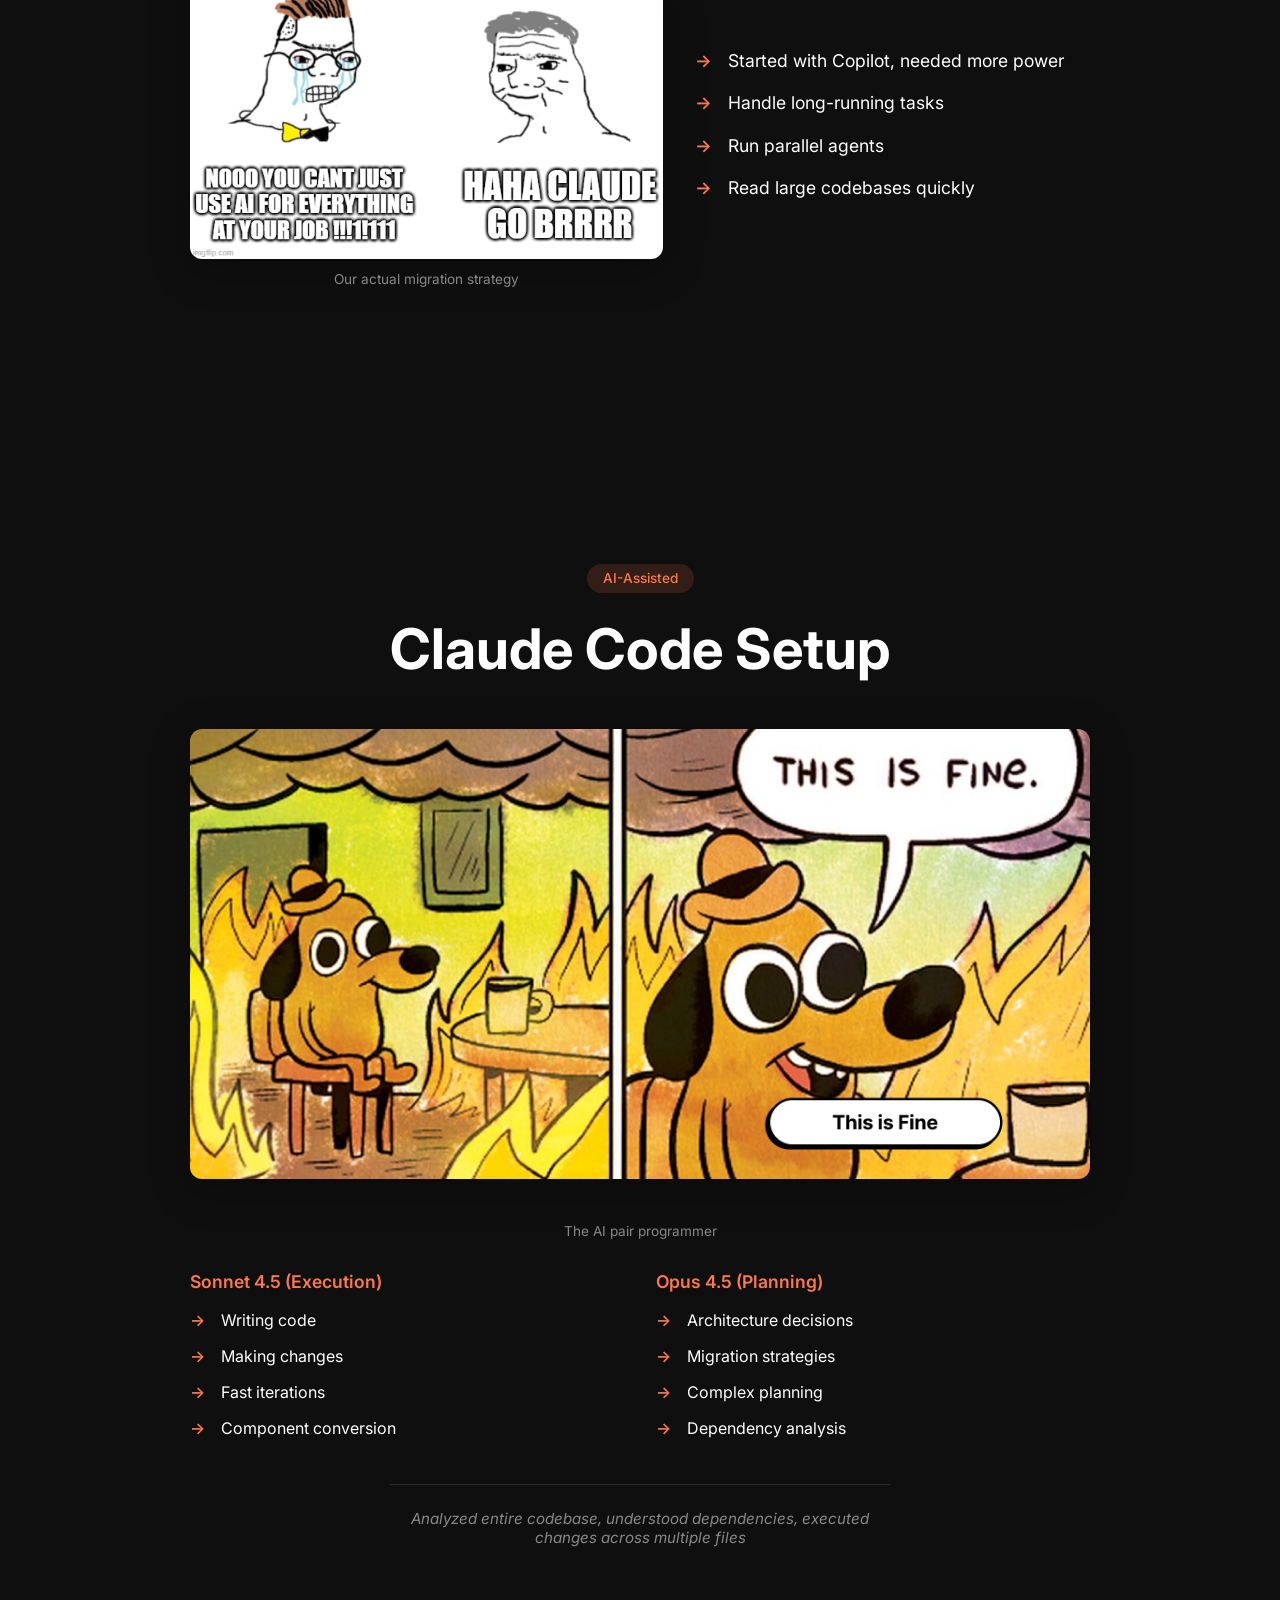
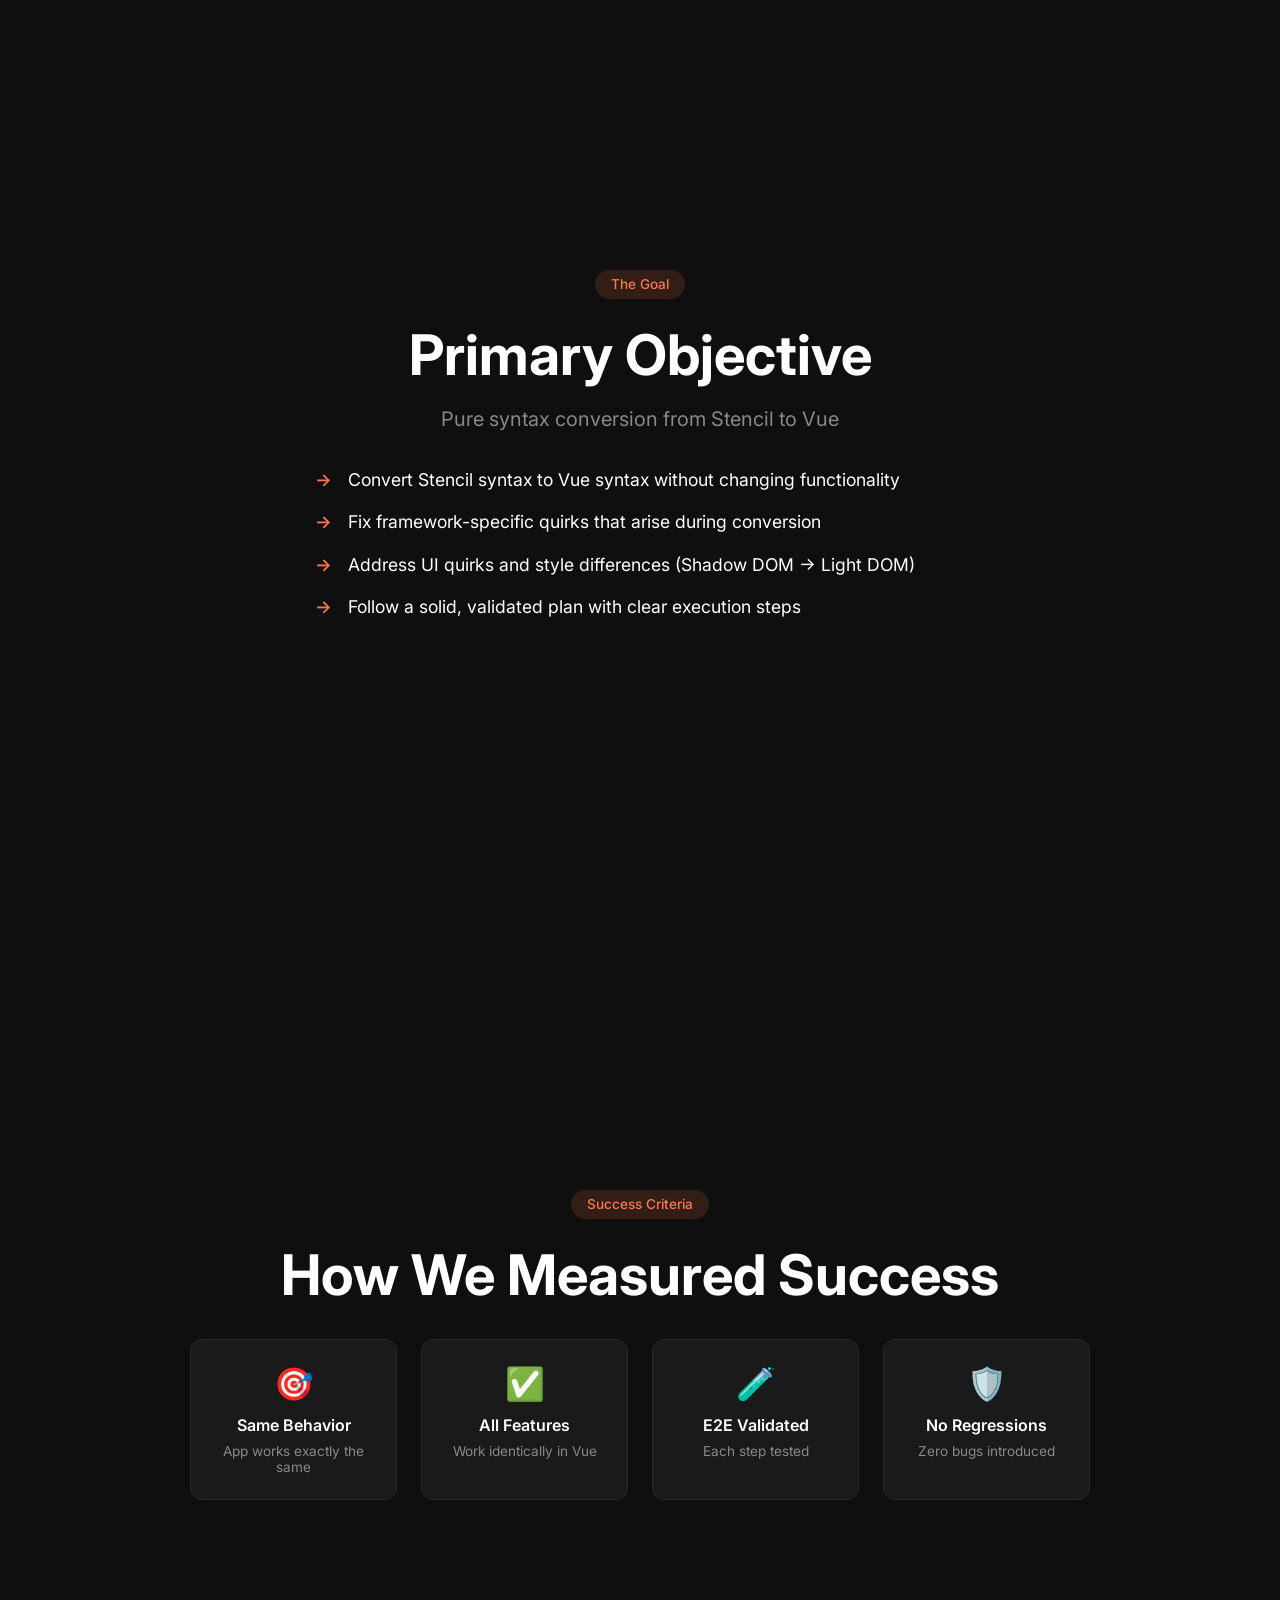
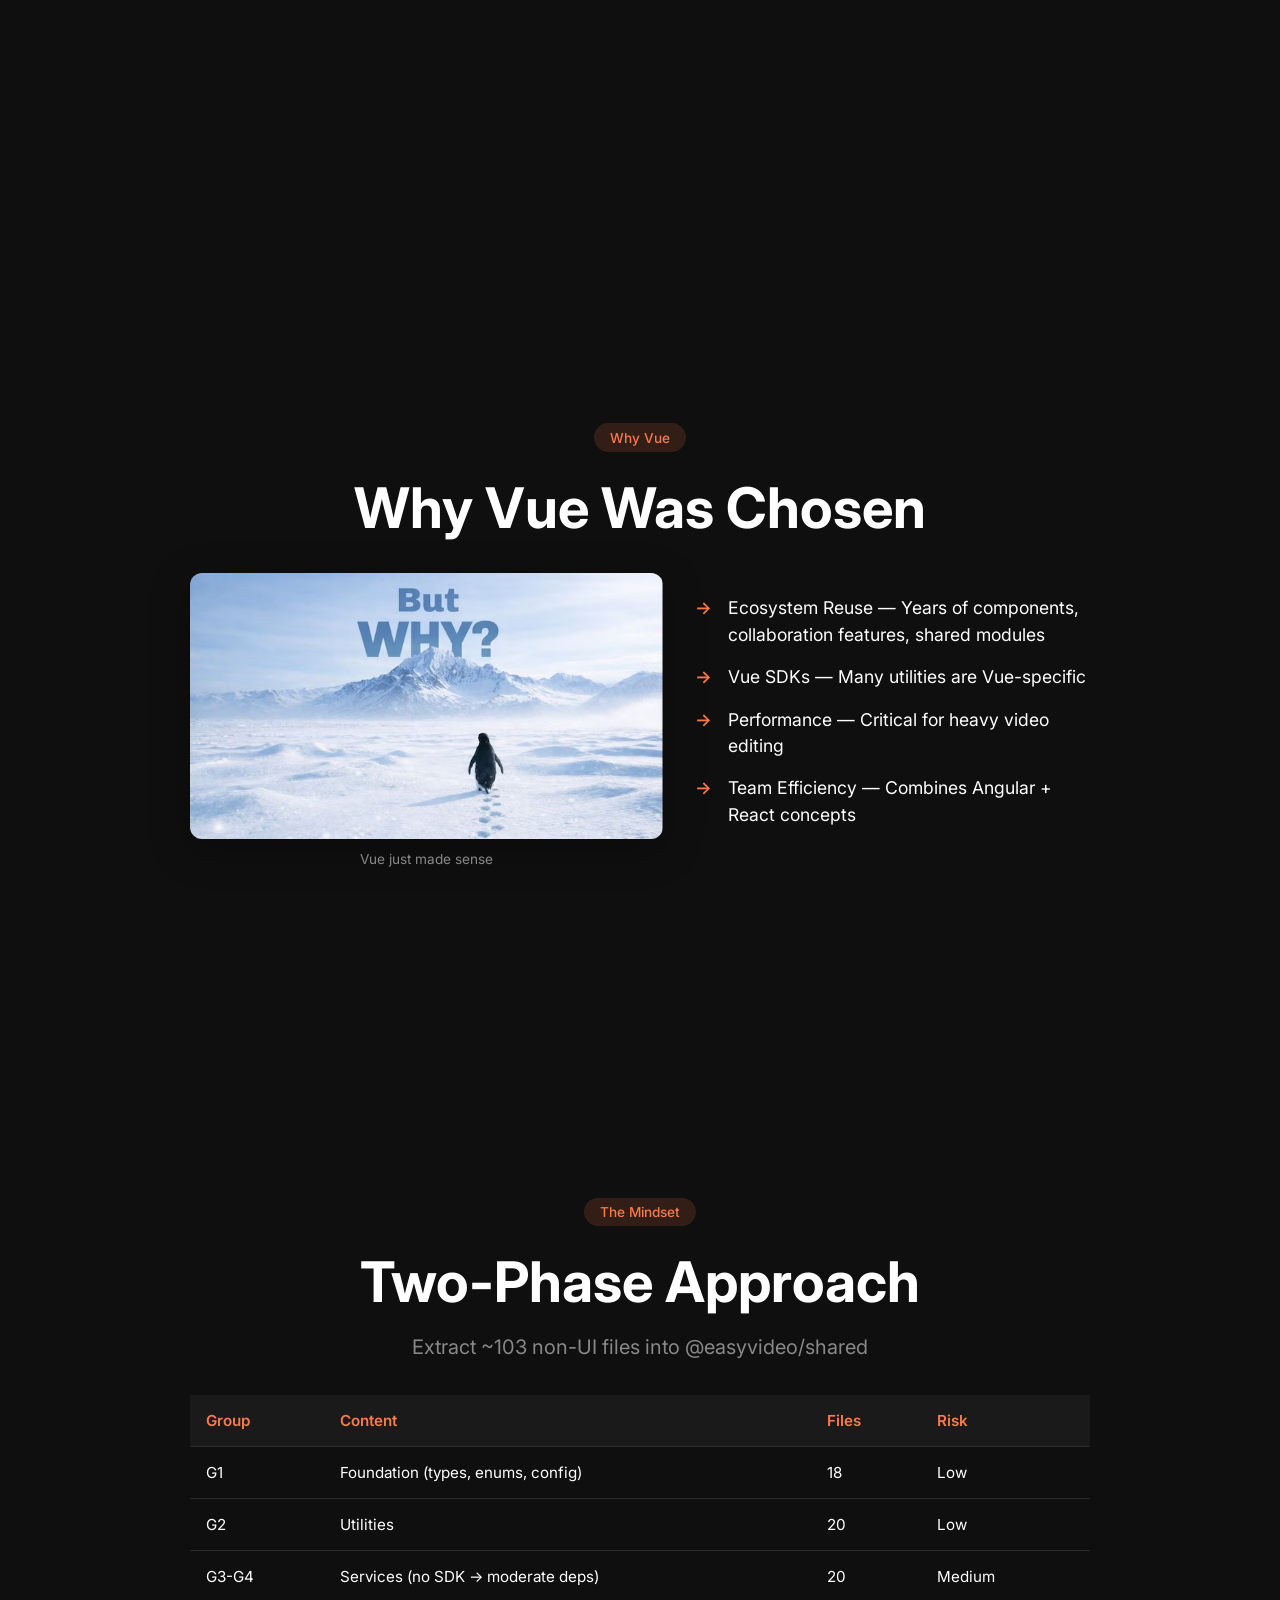
==== commit 4aa1d8de: "refactor: migration presentation slides and styles" ====
--- a/migration-presentation/index.html
+++ b/migration-presentation/index.html
@@ -9,7 +9,9 @@
 </head>
 <body>
     <div class="progress-bar" id="progress"></div>
-    <nav class="nav-dots" id="navDots"></nav>
+    <div class="slide-counter" id="slideCounter">
+        <span class="current">1</span> / <span class="total">1</span>
+    </div>
     <div class="keyboard-hint">
         <kbd>←</kbd> <kbd>→</kbd> or <kbd>Space</kbd> to navigate
     </div>
--- a/migration-presentation/styles.css
+++ b/migration-presentation/styles.css
@@ -22,7 +22,6 @@
 
 html {
     scroll-behavior: smooth;
-    scroll-snap-type: y mandatory;
 }
 
 body {
@@ -38,7 +37,6 @@
 .slide {
     min-height: 100vh;
     padding: clamp(2rem, 5vw, 4rem);
-    scroll-snap-align: start;
     display: flex;
     flex-direction: column;
     justify-content: center;
@@ -50,6 +48,7 @@
     max-width: 900px;
     width: 100%;
     text-align: center;
+    overflow: visible;
 }
 
 /* ===========================================
@@ -211,36 +210,66 @@
     margin-top: 0.5rem;
 }
 
-/* ===========================================
-   NAVIGATION DOTS
+/* Side-by-side image + content layout */
+.image-content-row {
+    display: grid;
+    grid-template-columns: 1.2fr 1fr;
+    gap: 2rem;
+    align-items: center;
+    margin: 2rem 0;
+    text-align: left;
+}
+
+.image-side {
+    text-align: center;
+}
+
+.image-side .slide-image {
+    max-height: 55vh;
+    max-width: 100%;
+    margin: 0;
+}
+
+.content-side .bullets {
+    margin: 0;
+}
+
+@media (max-width: 768px) {
+    .image-content-row {
+        grid-template-columns: 1fr;
+    }
+}
+
+/* ===========================================
+   NAVIGATION DOTS (hidden)
    =========================================== */
 .nav-dots {
+    display: none;
+}
+
+.nav-dot {
+    display: none;
+}
+
+/* ===========================================
+   SLIDE COUNTER
+   =========================================== */
+.slide-counter {
     position: fixed;
+    bottom: 2rem;
     right: 2rem;
-    top: 50%;
-    transform: translateY(-50%);
-    display: flex;
-    flex-direction: column;
-    gap: 0.75rem;
+    font-size: 1rem;
+    color: var(--text-muted);
+    background: var(--bg-card);
+    border: 1px solid var(--border);
+    padding: 0.5rem 1rem;
+    border-radius: 8px;
     z-index: 100;
 }
 
-.nav-dot {
-    width: 10px;
-    height: 10px;
-    border-radius: 50%;
-    background: var(--border);
-    cursor: pointer;
-    transition: all 0.3s ease;
-}
-
-.nav-dot:hover {
-    background: var(--text-muted);
-}
-
-.nav-dot.active {
-    background: var(--accent);
-    transform: scale(1.2);
+.slide-counter .current {
+    color: var(--accent);
+    font-weight: 600;
 }
 
 /* ===========================================
@@ -278,6 +307,400 @@
 }
 
 /* ===========================================
+   COMPARISON COLUMNS
+   =========================================== */
+.comparison {
+    display: grid;
+    grid-template-columns: repeat(auto-fit, minmax(280px, 1fr));
+    gap: 1.5rem;
+    margin: 2rem 0;
+    text-align: left;
+}
+
+.comparison-column {
+    background: var(--bg-card);
+    border: 1px solid var(--border);
+    border-radius: 12px;
+    padding: 1.5rem;
+}
+
+.comparison-header {
+    font-size: 1.1rem;
+    font-weight: 600;
+    color: var(--accent);
+    margin-bottom: 1rem;
+    padding-bottom: 0.75rem;
+    border-bottom: 1px solid var(--border);
+}
+
+.comparison-item {
+    padding: 0.5rem 0;
+    font-size: 0.95rem;
+    color: var(--text);
+    display: flex;
+    align-items: flex-start;
+    gap: 0.75rem;
+}
+
+.comparison-item::before {
+    content: '•';
+    color: var(--accent);
+    flex-shrink: 0;
+}
+
+/* ===========================================
+   TIMELINE
+   =========================================== */
+.timeline {
+    display: flex;
+    flex-direction: column;
+    gap: 1.5rem;
+    margin: 2rem auto;
+    max-width: 600px;
+    text-align: left;
+}
+
+.timeline-item {
+    display: flex;
+    gap: 1rem;
+    align-items: flex-start;
+}
+
+.timeline-marker {
+    width: 36px;
+    height: 36px;
+    background: var(--accent);
+    color: var(--bg);
+    border-radius: 50%;
+    display: flex;
+    align-items: center;
+    justify-content: center;
+    font-weight: 700;
+    flex-shrink: 0;
+}
+
+.timeline-content {
+    flex: 1;
+    padding-bottom: 1rem;
+    border-left: 2px solid var(--border);
+    padding-left: 1rem;
+    margin-left: -1.25rem;
+}
+
+.timeline-item:last-child .timeline-content {
+    border-left: none;
+}
+
+.timeline-date {
+    font-size: 0.8rem;
+    color: var(--accent);
+    font-weight: 500;
+    margin-bottom: 0.25rem;
+}
+
+.timeline-title {
+    font-size: 1.1rem;
+    font-weight: 600;
+    margin-bottom: 0.25rem;
+}
+
+.timeline-desc {
+    font-size: 0.9rem;
+    color: var(--text-muted);
+}
+
+/* ===========================================
+   QUOTE
+   =========================================== */
+.quote {
+    background: var(--bg-card);
+    border-left: 4px solid var(--accent);
+    padding: 2rem;
+    margin: 2rem auto;
+    max-width: 650px;
+    text-align: left;
+    border-radius: 0 12px 12px 0;
+}
+
+.quote-text {
+    font-size: 1.4rem;
+    font-style: italic;
+    line-height: 1.6;
+    color: var(--text);
+}
+
+.quote-author {
+    margin-top: 1rem;
+    font-size: 1rem;
+    color: var(--accent);
+    font-style: normal;
+}
+
+/* ===========================================
+   TABLE
+   =========================================== */
+.table-wrapper {
+    overflow-x: auto;
+    margin: 2rem 0;
+}
+
+.slide-table {
+    width: 100%;
+    border-collapse: collapse;
+    font-size: 0.95rem;
+}
+
+.slide-table th,
+.slide-table td {
+    padding: 1rem;
+    text-align: left;
+    border-bottom: 1px solid var(--border);
+}
+
+.slide-table th {
+    background: var(--bg-card);
+    color: var(--accent);
+    font-weight: 600;
+}
+
+.slide-table tr:hover td {
+    background: var(--bg-card);
+}
+
+/* ===========================================
+   DIAGRAM
+   =========================================== */
+.diagram {
+    display: flex;
+    align-items: center;
+    justify-content: center;
+    gap: 0.5rem;
+    margin: 2rem 0;
+    flex-wrap: wrap;
+}
+
+.diagram-node {
+    background: var(--bg-card);
+    border: 1px solid var(--border);
+    border-radius: 12px;
+    padding: 1rem 1.5rem;
+    min-width: 150px;
+    text-align: center;
+}
+
+.diagram-node-label {
+    font-weight: 600;
+    font-size: 0.95rem;
+    margin-bottom: 0.5rem;
+}
+
+.diagram-node-desc {
+    font-size: 0.8rem;
+    color: var(--text-muted);
+}
+
+.diagram-arrow {
+    color: var(--accent);
+    font-size: 1.5rem;
+    padding: 0 0.5rem;
+}
+
+/* ===========================================
+   TWO-COLUMN LAYOUT
+   =========================================== */
+.two-column {
+    display: grid;
+    grid-template-columns: 1fr 1fr;
+    gap: 2rem;
+    margin: 2rem 0;
+    text-align: left;
+}
+
+.column-title {
+    font-size: 1.1rem;
+    font-weight: 600;
+    color: var(--accent);
+    margin-bottom: 1rem;
+}
+
+.two-column .bullet {
+    margin-bottom: 0.75rem;
+    font-size: 1rem;
+}
+
+/* ===========================================
+   CALLOUT / HIGHLIGHT BOX
+   =========================================== */
+.callout {
+    background: var(--accent-light);
+    border: 1px solid var(--accent);
+    border-radius: 12px;
+    padding: 1.5rem;
+    margin: 2rem auto;
+    max-width: 650px;
+    display: flex;
+    gap: 1rem;
+    align-items: flex-start;
+    text-align: left;
+}
+
+.callout.warning {
+    background: rgba(251, 191, 36, 0.15);
+    border-color: #fbbf24;
+}
+
+.callout.success {
+    background: rgba(34, 197, 94, 0.15);
+    border-color: #22c55e;
+}
+
+.callout.info {
+    background: rgba(59, 130, 246, 0.15);
+    border-color: #3b82f6;
+}
+
+.callout-icon {
+    font-size: 1.5rem;
+    flex-shrink: 0;
+}
+
+.callout-title {
+    font-weight: 600;
+    margin-bottom: 0.5rem;
+}
+
+.callout-text {
+    font-size: 0.95rem;
+    color: var(--text);
+}
+
+/* ===========================================
+   FEATURE GRID
+   =========================================== */
+.features {
+    display: grid;
+    grid-template-columns: repeat(auto-fit, minmax(200px, 1fr));
+    gap: 1.5rem;
+    margin: 2rem 0;
+}
+
+.feature {
+    background: var(--bg-card);
+    border: 1px solid var(--border);
+    border-radius: 12px;
+    padding: 1.5rem;
+    text-align: center;
+    transition: border-color 0.3s ease;
+}
+
+.feature:hover {
+    border-color: var(--accent);
+}
+
+.feature-icon {
+    font-size: 2rem;
+    margin-bottom: 0.75rem;
+}
+
+.feature-title {
+    font-weight: 600;
+    margin-bottom: 0.5rem;
+}
+
+.feature-desc {
+    font-size: 0.85rem;
+    color: var(--text-muted);
+}
+
+/* ===========================================
+   CODE COMPARISON
+   =========================================== */
+.code-compare {
+    display: grid;
+    grid-template-columns: 1fr 1fr;
+    gap: 1rem;
+    margin: 2rem 0;
+}
+
+.code-panel {
+    text-align: left;
+}
+
+.code-panel-header {
+    font-size: 0.85rem;
+    font-weight: 600;
+    color: var(--accent);
+    margin-bottom: 0.5rem;
+    padding: 0.5rem 1rem;
+    background: var(--bg-card);
+    border-radius: 8px 8px 0 0;
+    border: 1px solid var(--border);
+    border-bottom: none;
+}
+
+.code-panel .code-block {
+    margin: 0;
+    border-radius: 0 0 8px 8px;
+    white-space: pre-wrap;
+    font-size: 0.85rem;
+}
+
+/* ===========================================
+   STEPS / PROGRESS INDICATOR
+   =========================================== */
+.steps {
+    display: flex;
+    justify-content: center;
+    gap: 0.5rem;
+    margin: 2rem 0;
+    flex-wrap: wrap;
+}
+
+.step {
+    display: flex;
+    align-items: center;
+    gap: 0.5rem;
+    padding: 0.75rem 1rem;
+    background: var(--bg-card);
+    border: 1px solid var(--border);
+    border-radius: 8px;
+    opacity: 0.5;
+    transition: all 0.3s ease;
+}
+
+.step.active {
+    opacity: 1;
+    border-color: var(--accent);
+    background: var(--accent-light);
+}
+
+.step.completed {
+    opacity: 1;
+}
+
+.step-number {
+    width: 24px;
+    height: 24px;
+    background: var(--border);
+    border-radius: 50%;
+    display: flex;
+    align-items: center;
+    justify-content: center;
+    font-size: 0.8rem;
+    font-weight: 600;
+}
+
+.step.active .step-number,
+.step.completed .step-number {
+    background: var(--accent);
+    color: var(--bg);
+}
+
+.step-label {
+    font-size: 0.9rem;
+}
+
+/* ===========================================
    ANIMATIONS
    =========================================== */
 .reveal {
